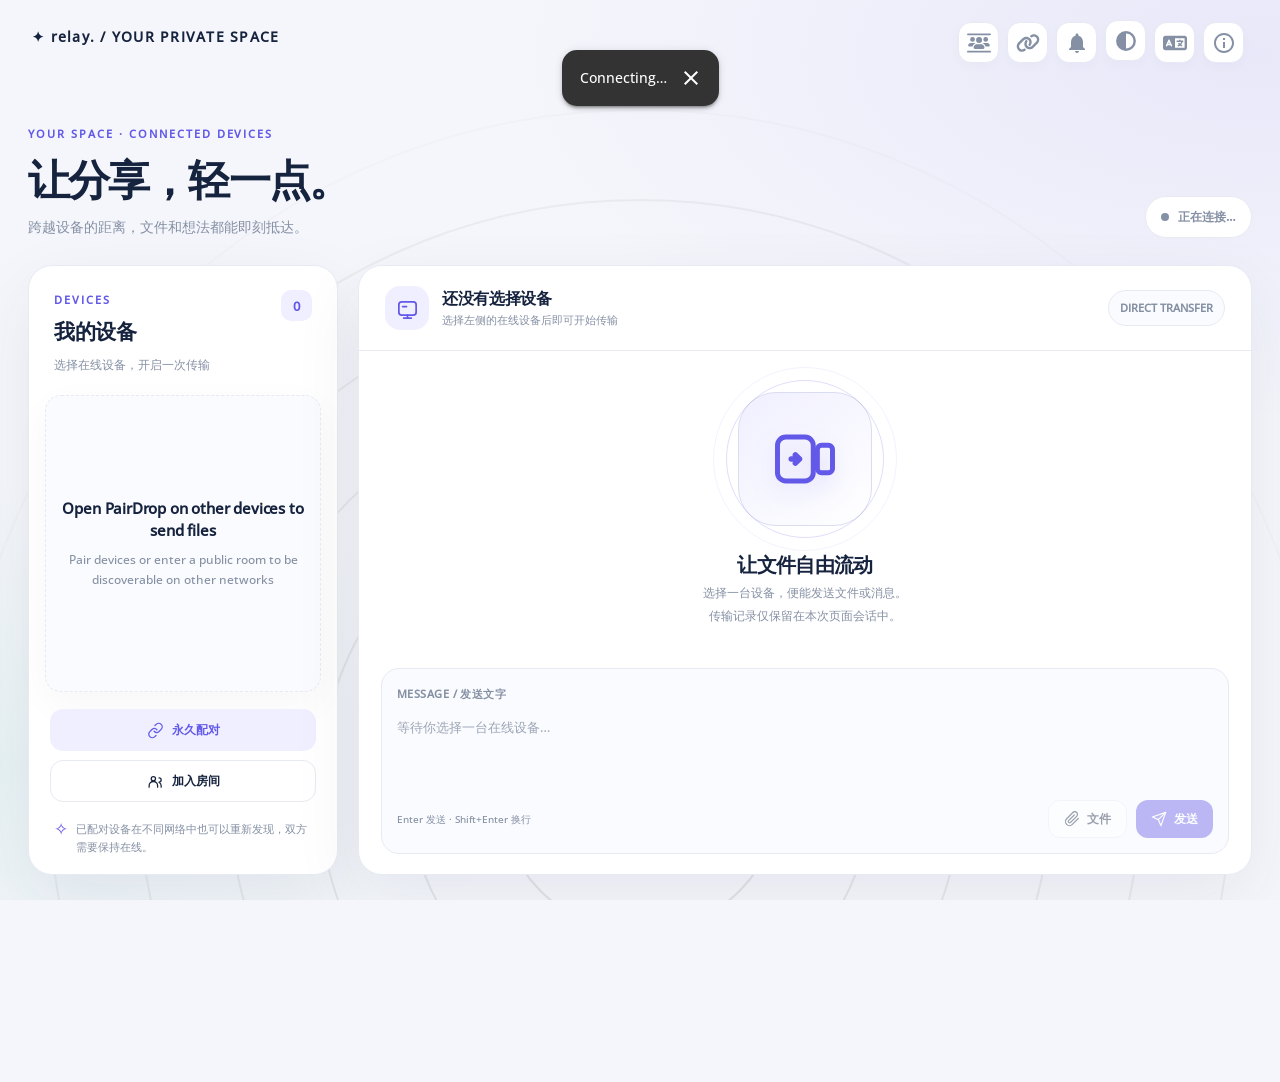
==== v2/index.html @ 6fa2e6c6 "deploy(preview): add isolated V2 transfer workspace under /v2" ====
<!DOCTYPE html>
<html lang="en">

<head>
    <meta charset="utf-8">
    <meta http-equiv="Content-Type" content="text/html; charset=utf-8">
    <!-- Web App Config -->
    <title>PairDrop | Transfer Files Cross-Platform. No Setup, No Signup.</title>
    <meta name="viewport" content="width=device-width, initial-scale=1.0">
    <meta name="theme-color" content="#3367d6">
    <meta name="color-scheme" content="dark light">
    <meta name="apple-mobile-web-app-capable" content="yes">
    <meta name="apple-mobile-web-app-status-bar-style" content="black-translucent">
    <meta name="apple-mobile-web-app-title" content="PairDrop">
    <meta name="application-name" content="PairDrop">
    <!-- Descriptions -->
    <meta name="description" content="Instantly share images, videos, PDFs, and links with people nearby. Peer2Peer and Open Source. No Setup, No Signup.">
    <meta name="keywords" content="File, Transfer, Share, Peer2Peer">
    <meta name="author" content="schlagmichdoch">
    <meta property="og:title" content="PairDrop">
    <meta property="og:type" content="article">
    <meta property="og:url" content="https://pairdrop.net/">
    <meta property="og:author" content="https://github.com/schlagmichdoch">
    <meta name="twitter:author" content="@schlagmichdoch">
    <meta name="twitter:card" content="summary_large_image">
    <meta name="twitter:description" content="Instantly share images, videos, PDFs, and links with people nearby. Peer2Peer and Open Source. No Setup, No Signup.">
    <meta name="og:description" content="Instantly share images, videos, PDFs, and links with people nearby. Peer2Peer and Open Source. No Setup, No Signup.">
    <!-- Icons -->
    <link rel="icon" sizes="96x96" href="images/favicon-96x96.png">
    <link rel="shortcut icon" href="images/favicon-96x96.png">
    <link rel="apple-touch-icon" href="images/apple-touch-icon.png">
    <link rel="apple-touch-icon-precomposed" href="images/apple-touch-icon.png">
    <meta name="msapplication-TileImage" content="images/mstile-150x150.png">
    <link rel="fluid-icon" type="image/png" href="images/android-chrome-192x192.png">
    <meta name="twitter:image" content="images/logo_transparent_512x512.png">
    <meta property="og:image" content="images/logo_transparent_512x512.png">
    <!-- Resources -->
    <link rel="preload" href="lang/en.json" as="fetch">
    <link rel="preload" href="fonts/OpenSans/static/OpenSans-Medium.ttf" as="font" type="font/ttf" crossorigin>
    <link rel="stylesheet" type="text/css" href="styles/styles-main.css">
    <link rel="stylesheet" type="text/css" href="styles/personal-transfer.css">
    <link rel="stylesheet" type="text/css" href="styles/personal-workspace.css">
    <link rel="manifest" href="manifest.json">
</head>

<body translate="no">
    <header class="row-reverse wrap opacity-0">
        <a href="#about" class="icon-button" data-i18n-key="header.about" data-i18n-attrs="title aria-label">
            <svg class="icon">
                <use xlink:href="#info-outline"></use>
            </svg>
        </a>
        <div id="language-selector" class="icon-button" data-i18n-key="header.language-selector" data-i18n-attrs="title">
            <svg class="icon">
                <use xlink:href="#icon-language-selector"></use>
            </svg>
        </div>
        <div id="theme-wrapper">
            <div id="theme-auto" class="icon-button selected" data-i18n-key="header.theme-auto" data-i18n-attrs="title">
                <svg class="icon">
                    <use xlink:href="#icon-theme-auto"></use>
                </svg>
            </div>
            <div>
                <div id="theme-light" class="icon-button" data-i18n-key="header.theme-light" data-i18n-attrs="title">
                    <svg class="icon">
                        <use xlink:href="#icon-theme-light"></use>
                    </svg>
                </div>
                <div id="theme-dark" class="icon-button" data-i18n-key="header.theme-dark" data-i18n-attrs="title">
                    <svg class="icon">
                        <use xlink:href="#icon-theme-dark"></use>
                    </svg>
                </div>
            </div>
        </div>
        <div id="notification" class="icon-button" data-i18n-key="header.notification" data-i18n-attrs="title" hidden>
            <svg class="icon">
                <use xlink:href="#notifications"></use>
            </svg>
        </div>
        <div id="install" class="icon-button" data-i18n-key="header.install" data-i18n-attrs="title" hidden>
            <svg class="icon">
                <use xlink:href="#homescreen"></use>
            </svg>
        </div>
        <div id="pair-device" class="icon-button" data-i18n-key="header.pair-device" data-i18n-attrs="title">
            <svg class="icon">
                <use xlink:href="#pair-device-icon"></use>
            </svg>
        </div>
        <div id="edit-paired-devices" class="icon-button" data-i18n-key="header.edit-paired-devices" data-i18n-attrs="title" hidden>
            <svg class="icon">
                <use xlink:href="#edit-pair-devices-icon"></use>
            </svg>
        </div>
        <div id="join-public-room" class="icon-button" data-i18n-key="header.join-public-room" data-i18n-attrs="title">
            <svg class="icon">
                <use xlink:href="#public-room-icon"></use>
            </svg>
        </div>
        <div id="expand" class="icon-button" data-i18n-key="header.expand" data-i18n-attrs="title" hidden>
            <svg class="icon">
                <use xlink:href="#caret"></use>
            </svg>
        </div>
    </header>

    <!-- Personal Workspace: presentation shell; upstream PairDrop elements keep their IDs. -->
    <div id="center" class="opacity-0">
        <div id="personal-workspace" class="personal-workspace">
            <div class="workspace-intro">
                <div>
                    <div class="workspace-overline">YOUR SPACE · CONNECTED DEVICES</div>
                    <h1>让分享，轻一点。</h1>
                    <p>跨越设备的距离，文件和想法都能即刻抵达。</p>
                </div>
                <div id="workspace-connection" class="workspace-connection" role="status">正在连接…</div>
            </div>
            <div class="workspace-grid">
                <aside class="workspace-devices" aria-label="在线设备">
                    <div class="workspace-panel-header">
                        <div>
                            <div class="workspace-eyebrow">DEVICES</div>
                            <h2>我的设备</h2>
                        </div>
                        <span id="workspace-device-count" class="workspace-count" aria-label="在线设备数量">0</span>
                    </div>
                    <p class="workspace-panel-description">选择在线设备，开启一次传输</p>
        <!-- Peers -->
        <x-peers class="center grow-5"></x-peers>
        <x-no-peers class="center grow fade-in no-animation-on-load" data-i18n-key="instructions.no-peers" data-i18n-attrs="data-drop-bg">
            <h2 data-i18n-key="instructions.no-peers-title" data-i18n-attrs="text"></h2>
            <div data-i18n-key="instructions.no-peers-subtitle" data-i18n-attrs="text"></div>
        </x-no-peers>
        <x-instructions class="grow fade-in" data-i18n-key="instructions.x-instructions" data-i18n-attrs="desktop mobile data-drop-peer data-drop-bg"></x-instructions>

                    <div class="workspace-device-actions">
                        <button id="workspace-pair-button" class="workspace-action primary-soft" type="button">
                            <svg viewBox="0 0 24 24" fill="none" stroke="currentColor" stroke-width="1.8" stroke-linecap="round" stroke-linejoin="round" aria-hidden="true"><path d="M10 13a5 5 0 0 0 7 .4l3-3a5 5 0 0 0-7.1-7.1l-1.7 1.7"/><path d="M14 11a5 5 0 0 0-7-.4l-3 3a5 5 0 0 0 7.1 7.1l1.7-1.7"/></svg>
                            永久配对
                        </button>
                        <button id="workspace-room-button" class="workspace-action" type="button">
                            <svg viewBox="0 0 24 24" fill="none" stroke="currentColor" stroke-width="1.8" stroke-linecap="round" stroke-linejoin="round" aria-hidden="true"><circle cx="9" cy="8" r="3"/><path d="M3 20v-2a6 6 0 0 1 12 0v2M17 7a3 3 0 0 1 0 6M20 20v-2a5 5 0 0 0-3-4.6"/></svg>
                            加入房间
                        </button>
                    </div>
                    <div class="workspace-footnote">
                        已配对设备在不同网络中也可以重新发现，双方需要保持在线。
                    </div>
                </aside>
                <section class="workspace-conversation" aria-label="传输会话">
                    <div class="workspace-conversation-head">
                        <div class="workspace-contact">
                            <div class="workspace-contact-icon"><svg viewBox="0 0 24 24" fill="none" stroke="currentColor" stroke-width="1.8" stroke-linecap="round" stroke-linejoin="round" aria-hidden="true"><rect x="3" y="5" width="18" height="14" rx="3"/><path d="M8 22h8M12 19v3M7 10h4"/></svg></div>
                            <div>
                                <h2 id="workspace-recipient">还没有选择设备</h2>
                                <p id="workspace-recipient-detail">选择左侧的在线设备后即可开始传输</p>
                            </div>
                        </div>
                        <div class="workspace-header-tag">DIRECT TRANSFER</div>
                    </div>
                    <div class="workspace-stage">
                        <div class="workspace-illustration"><svg viewBox="0 0 24 24" fill="none" stroke="currentColor" stroke-width="1.8" stroke-linecap="round" stroke-linejoin="round" aria-hidden="true"><rect x="2" y="4" width="13" height="16" rx="3"/><rect x="16.5" y="7" width="5.5" height="10" rx="1.5"/><path d="m7 12 3 0m-1.5-1.5L10 12l-1.5 1.5" stroke-width="2"/></svg></div>
                        <h3>让文件自由流动</h3>
                        <div id="workspace-empty-activity" class="workspace-empty-activity">
                            <p>选择一台设备，便能发送文件或消息。<br>传输记录仅保留在本次页面会话中。</p>
                        </div>
                        <div id="workspace-activity" class="workspace-activity-list" role="log" aria-label="本次传输记录" aria-live="polite"></div>
                    </div>
                    <div class="workspace-compose">
                        <label class="workspace-compose-label" for="workspace-message">MESSAGE / 发送文字</label>
                        <textarea id="workspace-message" rows="3" placeholder="等待你选择一台在线设备…" disabled></textarea>
                        <div class="workspace-compose-actions">
                            <span class="workspace-compose-hint">Enter 发送 · Shift+Enter 换行</span>
                            <div class="workspace-compose-buttons">
                                <input id="workspace-file-input" type="file" multiple hidden aria-label="选择发送的文件">
                                <button id="workspace-file-button" class="workspace-send secondary" type="button" disabled>
                                    <svg viewBox="0 0 24 24" fill="none" stroke="currentColor" stroke-width="1.8" stroke-linecap="round" stroke-linejoin="round" aria-hidden="true"><path d="m21.4 11.2-8.9 8.9a6 6 0 0 1-8.5-8.5l9.3-9.3a4 4 0 0 1 5.7 5.7l-9.3 9.3a2 2 0 0 1-2.8-2.8L15.4 6"/></svg> 文件
                                </button>
                                <button id="workspace-send-button" class="workspace-send" type="button" disabled>
                                    <svg viewBox="0 0 24 24" fill="none" stroke="currentColor" stroke-width="1.8" stroke-linecap="round" stroke-linejoin="round" aria-hidden="true"><path d="m22 2-7 20-4-9-9-4Z"/><path d="M22 2 11 13"/></svg> 发送
                                </button>
                            </div>
                        </div>
                    </div>
                </section>
            </div>
        <div class="shr-panel panel column" hidden>
            <div class="row">
                <div class="thumb center">
                    <div class="text-thumb row" hidden>
                        <svg>
                            <use xlink:href="#font"></use>
                        </svg>
                        <svg>
                            <use xlink:href="#i-cursor"></use>
                        </svg>
                    </div>
                    <div class="file-thumb" hidden>
                        <svg>
                            <use xlink:href="#file"></use>
                        </svg>
                    </div>
                    <div class="image-thumb" hidden></div>
                </div>
                <div class="share-descriptor column p-1">
                    <span class="descriptor-item"></span>
                    <span class="descriptor-other" hidden></span>
                </div>
            </div>
            <div class="center btn-row wrap">
                <div class="cancel-btn btn btn-small btn-rounded btn-dark text-white" data-i18n-key="header.cancel-share-mode" data-i18n-attrs="text"></div>
                <div class="edit-btn btn btn-small btn-rounded btn-dark text-white" data-i18n-key="header.edit-share-mode" data-i18n-attrs="text" hidden></div>
            </div>
        </div>
        <div id="websocket-fallback" class="text-center" hidden>
            <span data-i18n-key="footer.traffic" data-i18n-attrs="text"></span>
            <span data-i18n-key="footer.routed" data-i18n-attrs="text"></span>
            <span data-i18n-key="footer.webrtc" data-i18n-attrs="text"></span>
        </div>

        </div>
    </div>
    <!-- Footer -->
    <footer class="column opacity-0">
        <svg class="icon logo">
            <defs>
                <linearGradient id="primaryGradient" gradientTransform="rotate(90)">
                    <stop offset="0%" class="start-color" />
                    <stop offset="100%" class="stop-color" />
                </linearGradient>
            </defs>
            <use xlink:href="#wifi-tethering" style="fill: url(#primaryGradient);"></use>
        </svg>
        <div class="column">
            <div class="known-as-wrapper">
                <span data-i18n-key="footer.known-as" data-i18n-attrs="text"></span>
                <div id="display-name" class="badge" data-i18n-key="footer.display-name" data-i18n-attrs="data-placeholder title" autocorrect="off" autocomplete="off" autocapitalize="none" spellcheck="false" contenteditable></div>
                <svg class="icon edit-pen">
                    <use xlink:href="#edit-pen-icon"></use>
                </svg>
            </div>
            <div class="discovery-wrapper panel border row">
                <div class="row center">
                    <span data-i18n-key="footer.discovery" data-i18n-attrs="text"></span>
                </div>
                <div class="row center wrap">
                    <span class="badge badge-room-ip" data-i18n-key="footer.on-this-network" data-i18n-attrs="text title"></span>
                    <span class="badge badge-room-secret pointer" data-i18n-key="footer.paired-devices" data-i18n-attrs="text title" hidden></span>
                    <span class="badge badge-room-public-id pointer" data-i18n-key="footer.public-room-devices" data-i18n-attrs="title" hidden>in room IAIAI</span>
                </div>
            </div>
        </div>
    </footer>
    <!-- Language Select Dialog -->
    <x-dialog id="language-select-dialog">
        <x-background class="full center">
            <x-paper shadow="2">
                <div class="row center p-2">
                    <h2 class="dialog-title" data-i18n-key="dialogs.language-selector-title" data-i18n-attrs="text"></h2>
                </div>
                <div class="language-buttons p2">
                    <button class="btn fw wrap">
                        <span data-i18n-key="dialogs.system-language" data-i18n-attrs="text"></span>
                    </button>
                    <button class="btn fw wrap" value="ar">
                        <span lang="ar" dir="rtl">العربية</span>
                        <span>&nbsp;&nbsp;-&nbsp;&nbsp;</span>
                        <span>(Arabic)</span>
                    </button>
                    <button class="btn fw wrap" value="be">
                        <span lang="be">беларуская</span>
                        <span>&nbsp;&nbsp;-&nbsp;&nbsp;</span>
                        <span>(Belarusian)</span>
                    </button>
                    <button class="btn fw wrap" value="nb">
                        <span lang="nb">Bokmål</span>
                        <span>&nbsp;&nbsp;-&nbsp;&nbsp;</span>
                        <span>(Norwegian Bokmål)</span>
                    </button>
                    <button class="btn fw wrap" value="bg">
                        <span lang="bg">български</span>
                        <span>&nbsp;&nbsp;-&nbsp;&nbsp;</span>
                        <span>(Bulgarian)</span>
                    </button>
                    <button class="btn fw wrap" value="ca">
                        <span lang="ca">Català</span>
                        <span>&nbsp;&nbsp;-&nbsp;&nbsp;</span>
                        <span>(Catalan)</span>
                    </button>
                    <button class="btn fw wrap" value="cs">
                        <span lang="cs">Čeština</span>
                        <span>&nbsp;&nbsp;-&nbsp;&nbsp;</span>
                        <span>(Czech)</span>
                    </button>
                    <button class="btn fw wrap" value="da">
                        <span lang="da">Dansk</span>
                        <span>&nbsp;&nbsp;-&nbsp;&nbsp;</span>
                        <span>(Danish)</span>
                    </button>
                    <button class="btn fw wrap" value="de">
                        <span lang="de">Deutsch</span>
                        <span>&nbsp;&nbsp;-&nbsp;&nbsp;</span>
                        <span>(German)</span>
                    </button>
                    <button class="btn fw wrap" value="en">
                        <span lang="en">English</span>
                    </button>
                    <button class="btn fw wrap" value="es">
                        <span lang="es">Español</span>
                        <span>&nbsp;&nbsp;-&nbsp;&nbsp;</span>
                        <span>(Spanish)</span>
                    </button>
                    <button class="btn fw wrap" value="et">
                        <span lang="et">Eesti</span>
                        <span>&nbsp;&nbsp;-&nbsp;&nbsp;</span>
                        <span>(Estonian)</span>
                    </button>
                    <button class="btn fw wrap" value="eu">
                        <span lang="eu">Euskara</span>
                        <span>&nbsp;&nbsp;-&nbsp;&nbsp;</span>
                        <span>(Basque)</span>
                    </button>
                    <button class="btn fw wrap" value="fa">
                        <span lang="fa" dir="rtl">فارسی</span>
                        <span>&nbsp;&nbsp;-&nbsp;&nbsp;</span>
                        <span>(Persian)</span>
                    </button>
                    <button class="btn fw wrap" value="fr">
                        <span lang="fr">Français</span>
                        <span>&nbsp;&nbsp;-&nbsp;&nbsp;</span>
                        <span>(French)</span>
                    </button>
                    <button class="btn fw wrap" value="id">
                        <span lang="id">Bahasa Indonesia</span>
                        <span>&nbsp;&nbsp;-&nbsp;&nbsp;</span>
                        <span>(Indonesian)</span>
                    </button>
                    <button class="btn fw wrap" value="it">
                        <span lang="it">Italiano</span>
                        <span>&nbsp;&nbsp;-&nbsp;&nbsp;</span>
                        <span>(Italian)</span>
                    </button>
                    <button class="btn fw wrap" value="he">
                        <span lang="he" dir="rtl">עִבְרִית</span>
                        <span>&nbsp;&nbsp;-&nbsp;&nbsp;</span>
                        <span>(Hebrew)</span>
                    </button>
                    <button class="btn fw wrap" value="kn">
                        <span lang="kn">ಕನ್ನಡ</span>
                        <span>&nbsp;&nbsp;-&nbsp;&nbsp;</span>
                        <span>(Kannada)</span>
                    </button>
                    <button class="btn fw wrap" value="hu">
                        <span lang="hu">Magyar</span>
                        <span>&nbsp;&nbsp;-&nbsp;&nbsp;</span>
                        <span>(Hungarian)</span>
                    </button>
                    <button class="btn fw wrap" value="nl">
                        <span lang="nl">Nederlands</span>
                        <span>&nbsp;&nbsp;-&nbsp;&nbsp;</span>
                        <span>(Dutch)</span>
                    </button>
                    <button class="btn fw wrap" value="nn">
                        <span lang="nn">Norsk</span>
                        <span>&nbsp;&nbsp;-&nbsp;&nbsp;</span>
                        <span>(Norwegian Nynorsk)</span>
                    </button>
                    <button class="btn fw wrap" value="pl">
                        <span lang="pl">Polski</span>
                        <span>&nbsp;&nbsp;-&nbsp;&nbsp;</span>
                        <span>(Polish)</span>
                    </button>
                    <button class="btn fw wrap" value="pt-BR">
                        <span lang="pt-BR">Português do Brasil</span>
                        <span>&nbsp;&nbsp;-&nbsp;&nbsp;</span>
                        <span>(Brazilian Portuguese)</span>
                    </button>
                    <button class="btn fw wrap" value="ro">
                        <span lang="ro">Română</span>
                        <span>&nbsp;&nbsp;-&nbsp;&nbsp;</span>
                        <span>(Romanian)</span>
                    </button>
                    <button class="btn fw wrap" value="ru">
                        <span lang="ru">Русский язык</span>
                        <span>&nbsp;&nbsp;-&nbsp;&nbsp;</span>
                        <span>(Russian)</span>
                    </button>
                    <button class="btn fw wrap" value="sk">
                        <span lang="sk">Slovenčina</span>
                        <span>&nbsp;&nbsp;-&nbsp;&nbsp;</span>
                        <span>(Slovak)</span>
                    </button>
                    <button class="btn fw wrap" value="ta">
                        <span lang="ta">தமிழ்</span>
                        <span>&nbsp;&nbsp;-&nbsp;&nbsp;</span>
                        <span>(Tamil)</span>
                    </button>
                    <button class="btn fw wrap" value="tr">
                        <span lang="tr">Türkçe</span>
                        <span>&nbsp;&nbsp;-&nbsp;&nbsp;</span>
                        <span>(Turkish)</span>
                    </button>
                    <button class="btn fw wrap" value="uk">
                        <span lang="uk">Українська</span>
                        <span>&nbsp;&nbsp;-&nbsp;&nbsp;</span>
                        <span>(Ukrainian)</span>
                    </button>
                    <button class="btn fw wrap" value="zh-CN">
                        <span lang="zh-CN">汉语</span>
                        <span>&nbsp;&nbsp;-&nbsp;&nbsp;</span>
                        <span>(Simplified Chinese)</span>
                    </button>
                    <button class="btn fw wrap" value="zh-HK">
                        <span lang="zh-HK">中文</span>
                        <span>&nbsp;&nbsp;-&nbsp;&nbsp;</span>
                        <span>(Hant Script)</span>
                    </button>
                    <button class="btn fw wrap" value="zh-TW">
                        <span lang="zh-TW">漢語</span>
                        <span>&nbsp;&nbsp;-&nbsp;&nbsp;</span>
                        <span>(Traditional Chinese)</span>
                    </button>
                    <button class="btn fw wrap" value="ja">
                        <span lang="ja">日本語</span>
                        <span>&nbsp;&nbsp;-&nbsp;&nbsp;</span>
                        <span>(Japanese)</span>
                    </button>
                    <button class="btn fw wrap" value="ko">
                        <span lang="ko">한국어</span>
                        <span>&nbsp;&nbsp;-&nbsp;&nbsp;</span>
                        <span>(Korean)</span>
                    </button>
                </div>
                <div class="center row-reverse btn-row wrap">
                    <button class="btn btn-rounded btn-grey" type="button" data-i18n-key="dialogs.close" data-i18n-attrs="text" close></button>
                </div>
            </x-paper>
        </x-background>
    </x-dialog>
    <!-- Pair Device Dialog -->
    <x-dialog id="pair-device-dialog">
        <form action="#">
            <x-background class="full center text-center">
                <x-paper shadow="2">
                    <div class="row center p-2">
                        <h2 class="dialog-title" data-i18n-key="dialogs.pair-devices-title" data-i18n-attrs="text"></h2>
                    </div>
                    <div class="row center p-2">
                        <div class="column">
                            <div class="center key-qr-code pointer" data-i18n-key="dialogs.pair-devices-qr-code" data-i18n-attrs="title"></div>
                            <h1 class="center key" dir="ltr">000 000</h1>
                            <p class="center text-center key-instructions">
                                <span class="font-subheading" data-i18n-key="dialogs.input-key-on-this-device" data-i18n-attrs="text"></span>
                                <span class="font-subheading" data-i18n-key="dialogs.scan-qr-code" data-i18n-attrs="text"></span>
                            </p>
                        </div>
                    </div>
                    <div class="hr-note">
                        <hr>
                        <div>
                            <span data-i18n-key="dialogs.hr-or" data-i18n-attrs="text"></span>
                        </div>
                    </div>
                    <div class="row center p-2">
                        <div class="column fw">
                            <div class="input-key-container six-chars" dir="ltr">
                                <input type="tel" class="textarea center" aria-label="pair-key-char-1" maxlength="1" autocorrect="off" autocomplete="off" autocapitalize="none" spellcheck="false" autofocus contenteditable placeholder disabled>
                                <input type="tel" class="textarea center" aria-label="pair-key-char-2" maxlength="1" autocorrect="off" autocomplete="off" autocapitalize="none" spellcheck="false" contenteditable placeholder disabled>
                                <input type="tel" class="textarea center" aria-label="pair-key-char-3" maxlength="1" autocorrect="off" autocomplete="off" autocapitalize="none" spellcheck="false" contenteditable placeholder disabled>
                                <input type="tel" class="textarea center" aria-label="pair-key-char-4" maxlength="1" autocorrect="off" autocomplete="off" autocapitalize="none" spellcheck="false" contenteditable placeholder disabled>
                                <input type="tel" class="textarea center" aria-label="pair-key-char-5" maxlength="1" autocorrect="off" autocomplete="off" autocapitalize="none" spellcheck="false" contenteditable placeholder disabled>
                                <input type="tel" class="textarea center" aria-label="pair-key-char-6" maxlength="1" autocorrect="off" autocomplete="off" autocapitalize="none" spellcheck="false" contenteditable placeholder disabled>
                            </div>
                            <p class="font-subheading center text-center" data-i18n-key="dialogs.enter-key-from-another-device" data-i18n-attrs="text"></p>
                        </div>
                    </div>
                    <div class="btn-row row-reverse wrap">
                        <button class="btn btn-rounded btn-grey" type="submit" data-i18n-key="dialogs.pair" data-i18n-attrs="text" disabled></button>
                        <button class="btn btn-rounded btn-grey" type="button" data-i18n-key="dialogs.cancel" data-i18n-attrs="text" close></button>
                    </div>
                </x-paper>
            </x-background>
        </form>
    </x-dialog>
    <!-- Edit Paired Devices Dialog -->
    <x-dialog id="edit-paired-devices-dialog">
        <form action="#">
            <x-background class="full center text-center">
                <x-paper shadow="2">
                    <div class="row center p-2">
                        <h2 class="dialog-title" data-i18n-key="dialogs.edit-paired-devices-title" data-i18n-attrs="text"></h2>
                    </div>
                    <div class="paired-devices-wrapper" data-i18n-key="dialogs.paired-devices-wrapper" data-i18n-attrs="data-empty"></div>
                    <div class="row center p-2">
                        <div class="font-subheading">
                            <span data-i18n-key="dialogs.auto-accept-instructions-1" data-i18n-attrs="text"></span>
                            <u data-i18n-key="dialogs.auto-accept" data-i18n-attrs="text"></u>
                            <span data-i18n-key="dialogs.auto-accept-instructions-2" data-i18n-attrs="text"></span>
                        </div>
                    </div>
                    <div class="center row-reverse btn-row wrap">
                        <button class="btn btn-rounded btn-grey" type="button" data-i18n-key="dialogs.close" data-i18n-attrs="text" close></button>
                    </div>
                </x-paper>
            </x-background>
        </form>
    </x-dialog>
    <!-- Public Room Dialog -->
    <x-dialog id="public-room-dialog">
        <form action="#">
            <x-background class="full center text-center">
                <x-paper shadow="2">
                    <div class="row center p-2">
                        <h2 class="dialog-title" data-i18n-key="dialogs.temporary-public-room-title" data-i18n-attrs="text"></h2>
                    </div>
                    <div class="row center p-2">
                        <div class="column">
                            <div class="center key-qr-code pointer" data-i18n-key="dialogs.public-room-qr-code" data-i18n-attrs="title"></div>
                            <h1 class="center key" dir="ltr"></h1>
                            <p class="center text-center key-instructions">
                                <span class="font-subheading" data-i18n-key="dialogs.input-room-id-on-another-device" data-i18n-attrs="text"></span>
                                <span class="font-subheading" data-i18n-key="dialogs.scan-qr-code" data-i18n-attrs="text"></span>
                            </p>
                        </div>
                    </div>
                    <div class="hr-note">
                        <hr>
                        <div>
                            <span data-i18n-key="dialogs.hr-or" data-i18n-attrs="text"></span>
                        </div>
                    </div>
                    <div class="row center p-2">
                        <div class="column fw">
                            <div class="input-key-container" dir="ltr">
                                <input type="text" class="textarea center" aria-label="room-id-char-1" maxlength="1" autocorrect="off" autocomplete="off" autocapitalize="none" spellcheck="false" autofocus contenteditable placeholder disabled>
                                <input type="text" class="textarea center" aria-label="room-id-char-2" maxlength="1" autocorrect="off" autocomplete="off" autocapitalize="none" spellcheck="false" contenteditable placeholder disabled>
                                <input type="text" class="textarea center" aria-label="room-id-char-3" maxlength="1" autocorrect="off" autocomplete="off" autocapitalize="none" spellcheck="false" contenteditable placeholder disabled>
                                <input type="text" class="textarea center" aria-label="room-id-char-4" maxlength="1" autocorrect="off" autocomplete="off" autocapitalize="none" spellcheck="false" contenteditable placeholder disabled>
                                <input type="text" class="textarea center" aria-label="room-id-char-5" maxlength="1" autocorrect="off" autocomplete="off" autocapitalize="none" spellcheck="false" contenteditable placeholder disabled>
                            </div>
                            <p class="font-subheading center text-center" data-i18n-key="dialogs.enter-room-id-from-another-device" data-i18n-attrs="text"></p>
                        </div>
                    </div>
                    <div class="center row-reverse btn-row wrap">
                        <div class="row-reverse wrap grow-2">
                            <button class="btn btn-rounded btn-grey" type="submit" data-i18n-key="dialogs.join" data-i18n-attrs="text" disabled></button>
                            <button class="btn btn-rounded btn-grey leave-room" type="button" data-i18n-key="dialogs.leave" data-i18n-attrs="text"></button>
                        </div>
                        <button class="btn btn-rounded btn-grey" type="button" data-i18n-key="dialogs.close" data-i18n-attrs="text" close></button>
                    </div>
                </x-paper>
            </x-background>
        </form>
    </x-dialog>
    <!-- Receive Request Dialog -->
    <x-dialog id="receive-request-dialog">
        <x-background class="full center">
            <x-paper shadow="2">
                <div class="row center p-2">
                    <h2 class="dialog-title"></h2>
                </div>
                <div class="row center p-2">
                    <div class="column center file-description">
                        <div>
                            <span class="display-name badge"></span>
                            <span data-i18n-key="dialogs.would-like-to-share" data-i18n-attrs="text"></span>
                        </div>
                        <div class="row file-name">
                            <span class="file-stem"></span>
                            <span class="file-extension"></span>
                        </div>
                        <div class="row file-other">
                        </div>
                        <div class="row font-body2 file-size"></div>
                    </div>
                </div>
                <div class="center file-preview"></div>
                <div class="row-reverse center btn-row wrap">
                    <button id="accept-request" class="btn btn-rounded btn-grey" title="ENTER" data-i18n-key="dialogs.accept" data-i18n-attrs="text" autofocus disabled></button>
                    <button id="decline-request" class="btn btn-rounded btn-grey" title="ESCAPE" data-i18n-key="dialogs.decline" data-i18n-attrs="text"></button>
                </div>
            </x-paper>
        </x-background>
    </x-dialog>
    <!-- Receive File Dialog -->
    <x-dialog id="receive-file-dialog">
        <x-background class="full center">
            <x-paper shadow="2">
                <div class="row center p-2">
                    <h2 class="dialog-title"></h2>
                </div>
                <div class="row center p-2">
                    <div class="column center file-description">
                        <div>
                            <span class="display-name badge"></span>
                            <span data-i18n-key="dialogs.has-sent" data-i18n-attrs="text"></span>
                        </div>
                        <div class="row file-name">
                            <span class="file-stem"></span>
                            <span class="file-extension"></span>
                        </div>
                        <div class="row file-other">
                        </div>
                        <div class="row font-body2 file-size"></div>
                    </div>
                </div>
                <div class="center file-preview"></div>
                <div class="row-reverse center btn-row wrap">
                    <button id="share-btn" class="btn btn-rounded btn-grey" data-i18n-key="dialogs.share" data-i18n-attrs="text" hidden></button>
                    <button id="download-btn" class="btn btn-rounded btn-grey" data-i18n-key="dialogs.download" data-i18n-attrs="text" autofocus disabled></button>
                    <button class="btn btn-rounded btn-grey" data-i18n-key="dialogs.close" data-i18n-attrs="text" close></button>
                </div>
            </x-paper>
        </x-background>
    </x-dialog>
    <!-- Send Text Dialog -->
    <x-dialog id="send-text-dialog">
        <form action="#">
            <x-background class="full center">
                <x-paper shadow="2">
                    <div class="row center p-2">
                        <h2 class="dialog-title" data-i18n-key="dialogs.send-message-title" data-i18n-attrs="text"></h2>
                    </div>
                    <div class="row center p-2 display-name-wrapper">
                        <div class="column">
                            <div class="text-center">
                                <span data-i18n-key="dialogs.send-message-to" data-i18n-attrs="text"></span>
                                <span class="display-name badge"></span>
                            </div>
                        </div>
                    </div>
                    <div class="row p-2">
                        <div class="column fw">
                            <div class="fw textarea" role="textbox" data-i18n-key="dialogs.message" data-i18n-attrs="title placeholder" autofocus contenteditable></div>
                        </div>
                    </div>
                    <div class="btn-row row-reverse wrap">
                        <button class="btn btn-rounded btn-grey" type="submit" title="CTRL/⌘ + ENTER" data-i18n-key="dialogs.send" data-i18n-attrs="text" disabled></button>
                        <button class="btn btn-rounded btn-grey" type="button" title="ESCAPE" data-i18n-key="dialogs.cancel" data-i18n-attrs="text" close></button>
                    </div>
                </x-paper>
            </x-background>
        </form>
    </x-dialog>
    <!-- Receive Text Dialog -->
    <x-dialog id="receive-text-dialog">
        <x-background class="full center">
            <x-paper shadow="2">
                <div class="row center p-2">
                    <h2 class="dialog-title" class="text-center" data-i18n-key="dialogs.receive-text-title" data-i18n-attrs="text"></h2>
                </div>
                <div class="row center p-2 display-name-wrapper">
                    <div class="text-center">
                        <span class="display-name badge"></span>
                        <span data-i18n-key="dialogs.has-sent" data-i18n-attrs="text"></span>
                    </div>
                </div>
                <div class="row center p-2">
                    <div class="column fw">
                        <div id="text" class="textarea"></div>
                    </div>
                </div>
                <div class="row-reverse center btn-row wrap">
                    <button id="copy" class="btn btn-rounded btn-grey" title="CTRL/⌘ + C" data-i18n-key="dialogs.copy" data-i18n-attrs="text"></button>
                    <button id="close" class="btn btn-rounded btn-grey" title="ESCAPE" data-i18n-key="dialogs.close" data-i18n-attrs="text"></button>
                </div>
            </x-paper>
        </x-background>
    </x-dialog>
    <!-- Share Text Dialog -->
    <x-dialog id="share-text-dialog">
        <x-background class="full center">
            <x-paper shadow="2">
                <div class="row center p-2">
                    <h2 class="dialog-title" data-i18n-key="dialogs.share-text-title" data-i18n-attrs="text"></h2>
                </div>
                <div class="row center p-2 pb-0">
                    <div class="column">
                        <div class="text-center">
                            <span data-i18n-key="dialogs.share-text-subtitle" data-i18n-attrs="text"></span>
                        </div>
                    </div>
                </div>
                <div class="row p-2">
                    <div class="column fw">
                        <div class="fw textarea" role="textbox" data-i18n-key="dialogs.message" data-i18n-attrs="title placeholder" contenteditable></div>
                    </div>
                </div>
                <div class="row p-2 center">
                    <span class="mx-1" data-i18n-key="dialogs.share-text-checkbox" data-i18n-attrs="text"></span>
                    <label class="pointer switch mx-1">
                        <input type="checkbox">
                        <div class="slider round"></div>
                    </label>
                </div>
                <div class="btn-row row-reverse wrap">
                    <button class="btn btn-rounded btn-grey" type="submit" title="CTRL/⌘ + ENTER" data-i18n-key="dialogs.approve" data-i18n-attrs="text" autofocus disabled></button>
                </div>
            </x-paper>
        </x-background>
    </x-dialog>
    <!-- base64 Paste Dialog -->
    <x-dialog id="base64-paste-dialog">
        <x-background class="full center">
            <x-paper shadow="2">
                <div class="row center p-2">
                    <h2 class="dialog-title"></h2>
                </div>
                <div class="row p-2">
                    <button class="btn btn-rounded btn-grey center" id="base64-paste-btn" title="Paste"></button>
                    <div class="textarea" title="CMD/⌘ + V" contenteditable hidden></div>
                </div>
                <div class="row-reverse center btn-row wrap">
                    <button class="btn btn-rounded btn-grey" data-i18n-key="dialogs.close" data-i18n-attrs="text" close></button>
                </div>
            </x-paper>
        </x-background>
    </x-dialog>
    <!-- Toast -->
    <div class="toast-container full center">
        <x-toast id="toast" shadow="1">
            <span class="center text-center"></span>
            <div class="icon-button" data-i18n-key="dialogs.close-toast" data-i18n-attrs="title">
                <svg class="icon">
                    <use xlink:href="#close-icon"></use>
                </svg>
            </div>
        </x-toast>
    </div>
    <!-- About Page -->
    <x-about id="about" class="full center column">
        <header class="row-reverse">
            <a href="#" class="close icon-button" data-i18n-key="about.close-about" data-i18n-attrs="aria-label">
                <svg class="icon">
                    <use xlink:href="#close-icon"></use>
                </svg>
            </a>
        </header>
        <section class="center column">
            <svg class="icon logo">
                <use xlink:href="#wifi-tethering"></use>
            </svg>
            <div class="title-wrapper" dir="ltr">
                <h1>PairDrop</h1>
                <div class="font-subheading">v1.11.2</div>
            </div>
            <div class="font-subheading" data-i18n-key="about.claim" data-i18n-attrs="text"></div>
            <div class="row">
                <a class="icon-button" target="_blank" href="https://github.com/schlagmichdoch/pairdrop" rel="noreferrer" data-i18n-key="about.github" data-i18n-attrs="title">
                    <svg class="icon">
                        <use xlink:href="#github"></use>
                    </svg>
                </a>
                <a class="icon-button" id="donation-btn" target="_blank" href="https://www.buymeacoffee.com/pairdrop" rel="noreferrer" data-i18n-key="about.buy-me-a-coffee" data-i18n-attrs="title">
                    <svg class="icon">
                        <use xlink:href="#donation"></use>
                    </svg>
                </a>
                <a class="icon-button" id="x-twitter-btn" target="_blank" href="https://x.com/intent/tweet?text=https%3A%2F%2Fpairdrop.net%20by%20https%3A%2F%2Fgithub.com%2Fschlagmichdoch%2F&amp;" rel="noreferrer" data-i18n-key="about.tweet" data-i18n-attrs="title">
                    <svg class="icon">
                        <use xlink:href="#x-twitter"></use>
                    </svg>
                </a>
                <a class="icon-button" id="mastodon-btn" target="_blank" rel="noreferrer" data-i18n-key="about.mastodon" data-i18n-attrs="title" hidden>
                    <svg class="icon">
                        <use xlink:href="#mastodon"></use>
                    </svg>
                </a>
                <a class="icon-button" id="bluesky-btn" target="_blank" rel="noreferrer" data-i18n-key="about.bluesky" data-i18n-attrs="title" hidden>
                    <svg class="icon">
                        <use xlink:href="#bluesky"></use>
                    </svg>
                </a>
                <a class="icon-button" id="custom-btn" target="_blank" rel="noreferrer" data-i18n-key="about.custom" data-i18n-attrs="title" hidden>
                    <svg class="icon">
                        <use xlink:href="#custom"></use>
                    </svg>
                </a>
                <a class="icon-button" id="privacypolicy-btn" target="_blank" rel="noreferrer" data-i18n-key="about.privacypolicy" data-i18n-attrs="title" hidden>
                    <svg class="icon">
                        <use xlink:href="#privacypolicy"></use>
                    </svg>
                </a>
                <a class="icon-button" target="_blank" href="https://github.com/schlagmichdoch/pairdrop/blob/master/docs/faq.md" rel="noreferrer" data-i18n-key="about.faq" data-i18n-attrs="title">
                    <svg class="icon">
                        <use xlink:href="#help-outline"></use>
                    </svg>
                </a>
            </div>
        </section>
        <x-background></x-background>
    </x-about>
    <canvas class="circles opacity-0"></canvas>
    <!-- SVG Icon Library -->
    <svg style="display: none;">
        <symbol id="wifi-tethering" viewBox="0 0 24 24">
            <path d="M12 11c-1.1 0-2 .9-2 2s.9 2 2 2 2-.9 2-2-.9-2-2-2zm6 2c0-3.31-2.69-6-6-6s-6 2.69-6 6c0 2.22 1.21 4.15 3 5.19l1-1.74c-1.19-.7-2-1.97-2-3.45 0-2.21 1.79-4 4-4s4 1.79 4 4c0 1.48-.81 2.75-2 3.45l1 1.74c1.79-1.04 3-2.97 3-5.19zM12 3C6.48 3 2 7.48 2 13c0 3.7 2.01 6.92 4.99 8.65l1-1.73C5.61 18.53 4 15.96 4 13c0-4.42 3.58-8 8-8s8 3.58 8 8c0 2.96-1.61 5.53-4 6.92l1 1.73c2.99-1.73 5-4.95 5-8.65 0-5.52-4.48-10-10-10z"></path>
        </symbol>
        <symbol id="desktop-mac" viewBox="0 0 24 24">
            <path d="M21 2H3c-1.1 0-2 .9-2 2v12c0 1.1.9 2 2 2h7l-2 3v1h8v-1l-2-3h7c1.1 0 2-.9 2-2V4c0-1.1-.9-2-2-2zm0 12H3V4h18v10z"></path>
        </symbol>
        <symbol id="phone-iphone" viewBox="0 0 24 24">
            <path d="M15.5 1h-8C6.12 1 5 2.12 5 3.5v17C5 21.88 6.12 23 7.5 23h8c1.38 0 2.5-1.12 2.5-2.5v-17C18 2.12 16.88 1 15.5 1zm-4 21c-.83 0-1.5-.67-1.5-1.5s.67-1.5 1.5-1.5 1.5.67 1.5 1.5-.67 1.5-1.5 1.5zm4.5-4H7V4h9v14z"></path>
        </symbol>
        <symbol id="tablet-mac" viewBox="0 0 24 24">
            <path d="M18.5 0h-14C3.12 0 2 1.12 2 2.5v19C2 22.88 3.12 24 4.5 24h14c1.38 0 2.5-1.12 2.5-2.5v-19C21 1.12 19.88 0 18.5 0zm-7 23c-.83 0-1.5-.67-1.5-1.5s.67-1.5 1.5-1.5 1.5.67 1.5 1.5-.67 1.5-1.5 1.5zm7.5-4H4V3h15v16z"></path>
        </symbol>
        <symbol id="info-outline" viewBox="0 0 24 24">
            <path d="M11 17h2v-6h-2v6zm1-15C6.48 2 2 6.48 2 12s4.48 10 10 10 10-4.48 10-10S17.52 2 12 2zm0 18c-4.41 0-8-3.59-8-8s3.59-8 8-8 8 3.59 8 8-3.59 8-8 8zM11 9h2V7h-2v2z"></path>
        </symbol>
        <symbol id="close-icon" viewBox="0 0 24 24">
            <path d="M19 6.41L17.59 5 12 10.59 6.41 5 5 6.41 10.59 12 5 17.59 6.41 19 12 13.41 17.59 19 19 17.59 13.41 12z"></path>
        </symbol>
        <symbol id="help-outline" viewBox="0 0 24 24">
            <path d="M11 18h2v-2h-2v2zm1-16C6.48 2 2 6.48 2 12s4.48 10 10 10 10-4.48 10-10S17.52 2 12 2zm0 18c-4.41 0-8-3.59-8-8s3.59-8 8-8 8 3.59 8 8-3.59 8-8 8zm0-14c-2.21 0-4 1.79-4 4h2c0-1.1.9-2 2-2s2 .9 2 2c0 2-3 1.75-3 5h2c0-2.25 3-2.5 3-5 0-2.21-1.79-4-4-4z"></path>
        </symbol>
        <symbol id="x-twitter">
            <path d="M17.996,2.219l3.265,0l-7.13,8.148l8.388,11.088l-6.566,0l-5.147,-6.723l-5.882,6.723l-3.269,0l7.625,-8.716l-8.041,-10.52l6.733,0l4.647,6.146l5.377,-6.146Zm-1.146,17.285l1.808,-0l-11.671,-15.435l-1.942,0l11.805,15.435Z"></path>
        </symbol>
        <symbol id="github">
            <path d="M12 .297c-6.63 0-12 5.373-12 12 0 5.303 3.438 9.8 8.205 11.385.6.113.82-.258.82-.577 0-.285-.01-1.04-.015-2.04-3.338.724-4.042-1.61-4.042-1.61C4.422 18.07 3.633 17.7 3.633 17.7c-1.087-.744.084-.729.084-.729 1.205.084 1.838 1.236 1.838 1.236 1.07 1.835 2.809 1.305 3.495.998.108-.776.417-1.305.76-1.605-2.665-.3-5.466-1.332-5.466-5.93 0-1.31.465-2.38 1.235-3.22-.135-.303-.54-1.523.105-3.176 0 0 1.005-.322 3.3 1.23.96-.267 1.98-.399 3-.405 1.02.006 2.04.138 3 .405 2.28-1.552 3.285-1.23 3.285-1.23.645 1.653.24 2.873.12 3.176.765.84 1.23 1.91 1.23 3.22 0 4.61-2.805 5.625-5.475 5.92.42.36.81 1.096.81 2.22 0 1.606-.015 2.896-.015 3.286 0 .315.21.69.825.57C20.565 22.092 24 17.592 24 12.297c0-6.627-5.373-12-12-12"></path>
        </symbol>
        <symbol id="notifications">
            <path d="M12 22c1.1 0 2-.9 2-2h-4c0 1.1.89 2 2 2zm6-6v-5c0-3.07-1.64-5.64-4.5-6.32V4c0-.83-.67-1.5-1.5-1.5s-1.5.67-1.5 1.5v.68C7.63 5.36 6 7.92 6 11v5l-2 2v1h16v-1l-2-2z"></path>
        </symbol>
        <symbol id="homescreen">
            <path fill="none" d="M0 0h24v24H0V0z"></path>
            <path d="M18 1.01L8 1c-1.1 0-2 .9-2 2v3h2V5h10v14H8v-1H6v3c0 1.1.9 2 2 2h10c1.1 0 2-.9 2-2V3c0-1.1-.9-1.99-2-1.99zM10 15h2V8H5v2h3.59L3 15.59 4.41 17 10 11.41z"></path>
            <path fill="none" d="M0 0h24v24H0V0z"></path>
        </symbol>
        <symbol id="donation">
            <path d="M0 0h24v24H0z" fill="none"></path>
            <path d="M12 2C6.48 2 2 6.48 2 12s4.48 10 10 10 10-4.48 10-10S17.52 2 12 2zm1.41 16.09V20h-2.67v-1.93c-1.71-.36-3.16-1.46-3.27-3.4h1.96c.1 1.05.82 1.87 2.65 1.87 1.96 0 2.4-.98 2.4-1.59 0-.83-.44-1.61-2.67-2.14-2.48-.6-4.18-1.62-4.18-3.67 0-1.72 1.39-2.84 3.11-3.21V4h2.67v1.95c1.86.45 2.79 1.86 2.85 3.39H14.3c-.05-1.11-.64-1.87-2.22-1.87-1.5 0-2.4.68-2.4 1.64 0 .84.65 1.39 2.67 1.91s4.18 1.39 4.18 3.91c-.01 1.83-1.38 2.83-3.12 3.16z"></path>
        </symbol>
        <symbol id="icon-theme-auto" viewBox="-54 -54 620 620">
            <!--! Font Awesome Pro 6.4.0 by @fontawesome - https://fontawesome.com License - https://fontawesome.com/license (Commercial License) Copyright 2023 Fonticons, Inc. -->
            <path d="M448 256c0-106-86-192-192-192V448c106 0 192-86 192-192zM0 256a256 256 0 1 1 512 0A256 256 0 1 1 0 256z"></path>
        </symbol>
        <symbol id="icon-theme-light" viewBox="-54 -54 620 620">
            <!--! Font Awesome Pro 6.4.0 by @fontawesome - https://fontawesome.com License - https://fontawesome.com/license (Commercial License) Copyright 2023 Fonticons, Inc. -->
            <path d="M361.5 1.2c5 2.1 8.6 6.6 9.6 11.9L391 121l107.9 19.8c5.3 1 9.8 4.6 11.9 9.6s1.5 10.7-1.6 15.2L446.9 256l62.3 90.3c3.1 4.5 3.7 10.2 1.6 15.2s-6.6 8.6-11.9 9.6L391 391 371.1 498.9c-1 5.3-4.6 9.8-9.6 11.9s-10.7 1.5-15.2-1.6L256 446.9l-90.3 62.3c-4.5 3.1-10.2 3.7-15.2 1.6s-8.6-6.6-9.6-11.9L121 391 13.1 371.1c-5.3-1-9.8-4.6-11.9-9.6s-1.5-10.7 1.6-15.2L65.1 256 2.8 165.7c-3.1-4.5-3.7-10.2-1.6-15.2s6.6-8.6 11.9-9.6L121 121 140.9 13.1c1-5.3 4.6-9.8 9.6-11.9s10.7-1.5 15.2 1.6L256 65.1 346.3 2.8c4.5-3.1 10.2-3.7 15.2-1.6zM160 256a96 96 0 1 1 192 0 96 96 0 1 1 -192 0zm224 0a128 128 0 1 0 -256 0 128 128 0 1 0 256 0z"></path>
        </symbol>
        <symbol id="icon-theme-dark" viewBox="0 0 24 24">
            <rect fill="none" height="24" width="24"></rect><path d="M12,3c-4.97,0-9,4.03-9,9s4.03,9,9,9s9-4.03,9-9c0-0.46-0.04-0.92-0.1-1.36c-0.98,1.37-2.58,2.26-4.4,2.26 c-2.98,0-5.4-2.42-5.4-5.4c0-1.81,0.89-3.42,2.26-4.4C12.92,3.04,12.46,3,12,3L12,3z"></path>
        </symbol>
        <symbol id="pair-device-icon" viewBox="0 0 640 512">
            <!--! Font Awesome Pro 6.2.1 by @fontawesome - https://fontawesome.com License - https://fontawesome.com/license (Commercial License) Copyright 2022 Fonticons, Inc. -->
            <path d="M579.8 267.7c56.5-56.5 56.5-148 0-204.5c-50-50-128.8-56.5-186.3-15.4l-1.6 1.1c-14.4 10.3-17.7 30.3-7.4 44.6s30.3 17.7 44.6 7.4l1.6-1.1c32.1-22.9 76-19.3 103.8 8.6c31.5 31.5 31.5 82.5 0 114L422.3 334.8c-31.5 31.5-82.5 31.5-114 0c-27.9-27.9-31.5-71.8-8.6-103.8l1.1-1.6c10.3-14.4 6.9-34.4-7.4-44.6s-34.4-6.9-44.6 7.4l-1.1 1.6C206.5 251.2 213 330 263 380c56.5 56.5 148 56.5 204.5 0L579.8 267.7zM60.2 244.3c-56.5 56.5-56.5 148 0 204.5c50 50 128.8 56.5 186.3 15.4l1.6-1.1c14.4-10.3 17.7-30.3 7.4-44.6s-30.3-17.7-44.6-7.4l-1.6 1.1c-32.1 22.9-76 19.3-103.8-8.6C74 372 74 321 105.5 289.5L217.7 177.2c31.5-31.5 82.5-31.5 114 0c27.9 27.9 31.5 71.8 8.6 103.9l-1.1 1.6c-10.3 14.4-6.9 34.4 7.4 44.6s34.4 6.9 44.6-7.4l1.1-1.6C433.5 260.8 427 182 377 132c-56.5-56.5-148-56.5-204.5 0L60.2 244.3z"></path>
        </symbol>
        <symbol id="edit-pair-devices-icon" viewBox="-159 25 640 512">
            <!--! Font Awesome Pro 6.4.0 by @fontawesome - https://fontawesome.com License - https://fontawesome.com/license (Commercial License) Copyright 2023 Fonticons, Inc. -->
            <!--! edited by @schlagmichdoch -->
            <path d="M218,155.4c-56.5-56.5-148-56.5-204.5,0L-98.8,267.7c-56.5,56.5-56.5,148,0,204.5c50,50,128.8,56.5,186.3,15.4l1.6-1.1 c14.4-10.3,17.7-30.3,7.4-44.6s-30.3-17.7-44.6-7.4l-1.6,1.1c-32.1,22.9-76,19.3-103.8-8.6c-31.5-31.6-31.5-82.6,0-114.1L58.7,200.6 c31.5-31.5,82.5-31.5,114,0c15.8,15.8,23.8,36.7,23.6,57.6c7.9-8.3,18.9-13,30.6-13c4.5,0,8.9,0.7,13.2,2l17.4,5.5 c0.9-0.5,1.8-1,2.7-1.5C258.7,216.2,244.4,181.8,218,155.4z M420.8,86.6c-50-50-128.8-56.5-186.3-15.4l-1.6,1.1 c-14.4,10.3-17.7,30.3-7.4,44.6s30.3,17.7,44.6,7.4l1.6-1.1c32.1-22.9,76-19.3,103.8,8.6c25.8,25.8,30.5,64.7,14,95.2 c0.7,2,1.3,4,1.8,6.1l3.9,17.9c1.1,0.6,2.1,1.2,3.2,1.8l17.4-5.5c4.3-1.4,8.7-2,13.1-2c7.3,0,14.3,1.8,20.5,5.2 C474.7,196.8,465.1,130.9,420.8,86.6z M140.7,254.4l1.1-1.6c10.3-14.4,6.9-34.4-7.4-44.6s-34.4-6.9-44.6,7.4l-1.1,1.6 C47.5,274.6,54,353.4,104,403.4c18.7,18.7,41.2,31.2,65,37.5c-1.4-3.1-2.6-6.2-3.8-9.3c-6-16.4-1.5-34.6,11.6-46.4l7.2-6.6 c-12.7-3.6-24.7-10.5-34.8-20.5C121.4,330.3,117.8,286.4,140.7,254.4z"></path>
            <path d="M458.9,407.4l-24.3-22.1c0.6-4.7,1-9.4,1-14.2s-0.3-9.6-1-14.2l24.3-22.1c3.9-3.5,5.4-8.9,3.6-13.8v-0.1 c-2.5-6.7-5.4-13.1-8.9-19.2l-2.6-4.5c-3.7-6.2-7.8-12-12.4-17.5c-3.3-4-8.8-5.4-13.7-3.8l-31.2,9.9c-7.5-5.8-15.8-10.6-24.7-14.2 l-7-32c-1.1-5.1-5-9.1-10.2-10c-7.7-1.3-15.7-2-23.8-2s-16.1,0.7-23.8,2c-5.2,0.9-9.1,4.9-10.2,10l-7,32 c-8.9,3.7-17.2,8.5-24.7,14.2l-31.2-9.9c-4.9-1.6-10.4-0.2-13.7,3.8c-4.5,5.5-8.7,11.3-12.4,17.5l-2.6,4.5 c-3.4,6.2-6.4,12.6-8.9,19.2c-1.8,4.9-0.3,10.3,3.6,13.8l24.3,22.1c-0.6,4.7-1,9.4-1,14.2s0.3,9.6,1,14.3L197,407.5 c-3.9,3.5-5.4,8.9-3.6,13.8c2.5,6.7,5.4,13.1,8.9,19.2l2.6,4.5c3.7,6.2,7.8,12,12.4,17.5c3.3,4,8.8,5.4,13.7,3.8l31.2-10 c7.5,5.8,15.8,10.6,24.7,14.2l7,32c1.1,5.1,5,9.1,10.2,10c7.7,1.3,15.7,2,23.8,2c8.1,0,16.1-0.7,23.8-2c5.2-0.8,9.1-4.9,10.2-10 l7-32c8.9-3.6,17.2-8.5,24.7-14.2l31.2,9.9c4.9,1.6,10.4,0.2,13.7-3.8c4.5-5.5,8.7-11.3,12.4-17.5l2.6-4.5 c3.4-6.2,6.4-12.6,8.9-19.2C464.2,416.3,462.7,410.9,458.9,407.4z M328,415.9c-24.8,0-44.9-20.1-44.9-44.8 c0-24.8,20.1-44.8,44.9-44.8s44.8,20.1,44.8,44.8C372.8,395.9,352.7,415.9,328,415.9z"></path>
        </symbol>
        <symbol id="edit-pen-icon" viewBox="0 0 512 512">
            <!--! Font Awesome Pro 6.3.0 by @fontawesome - https://fontawesome.com License - https://fontawesome.com/license (Commercial License) Copyright 2023 Fonticons, Inc. -->
            <path d="M362.7 19.3L314.3 67.7 444.3 197.7l48.4-48.4c25-25 25-65.5 0-90.5L453.3 19.3c-25-25-65.5-25-90.5 0zm-71 71L58.6 323.5c-10.4 10.4-18 23.3-22.2 37.4L1 481.2C-1.5 489.7 .8 498.8 7 505s15.3 8.5 23.7 6.1l120.3-35.4c14.1-4.2 27-11.8 37.4-22.2L421.7 220.3 291.7 90.3z"></path>
        </symbol>
        <symbol id="public-room-icon" viewBox="0 0 640 512">
            <!--! Font Awesome Pro 6.4.0 by @fontawesome - https://fontawesome.com License - https://fontawesome.com/license (Commercial License) Copyright 2023 Fonticons, Inc. -->
            <path d="M0 24C0 10.7 10.7 0 24 0H616c13.3 0 24 10.7 24 24s-10.7 24-24 24H24C10.7 48 0 37.3 0 24zM0 488c0-13.3 10.7-24 24-24H616c13.3 0 24 10.7 24 24s-10.7 24-24 24H24c-13.3 0-24-10.7-24-24zM83.2 160a64 64 0 1 1 128 0 64 64 0 1 1 -128 0zM32 320c0-35.3 28.7-64 64-64h96c12.2 0 23.7 3.4 33.4 9.4c-37.2 15.1-65.6 47.2-75.8 86.6H64c-17.7 0-32-14.3-32-32zm461.6 32c-10.3-40.1-39.6-72.6-77.7-87.4c9.4-5.5 20.4-8.6 32.1-8.6h96c35.3 0 64 28.7 64 64c0 17.7-14.3 32-32 32H493.6zM391.2 290.4c32.1 7.4 58.1 30.9 68.9 61.6c3.5 10 5.5 20.8 5.5 32c0 17.7-14.3 32-32 32h-224c-17.7 0-32-14.3-32-32c0-11.2 1.9-22 5.5-32c10.5-29.7 35.3-52.8 66.1-60.9c7.8-2.1 16-3.1 24.5-3.1h96c7.4 0 14.7 .8 21.6 2.4zm44-130.4a64 64 0 1 1 128 0 64 64 0 1 1 -128 0zM321.6 96a80 80 0 1 1 0 160 80 80 0 1 1 0-160z"></path>
        </symbol>
        <symbol id="icon-language-selector" viewBox="0 0 640 512">
            <!--! Font Awesome Free 6.4.2 by @fontawesome - https://fontawesome.com License - https://fontawesome.com/license (Commercial License) Copyright 2023 Fonticons, Inc. -->
            <path d="M0 128C0 92.7 28.7 64 64 64H256h48 16H576c35.3 0 64 28.7 64 64V384c0 35.3-28.7 64-64 64H320 304 256 64c-35.3 0-64-28.7-64-64V128zm320 0V384H576V128H320zM178.3 175.9c-3.2-7.2-10.4-11.9-18.3-11.9s-15.1 4.7-18.3 11.9l-64 144c-4.5 10.1 .1 21.9 10.2 26.4s21.9-.1 26.4-10.2l8.9-20.1h73.6l8.9 20.1c4.5 10.1 16.3 14.6 26.4 10.2s14.6-16.3 10.2-26.4l-64-144zM160 233.2L179 276H141l19-42.8zM448 164c11 0 20 9 20 20v4h44 16c11 0 20 9 20 20s-9 20-20 20h-2l-1.6 4.5c-8.9 24.4-22.4 46.6-39.6 65.4c.9 .6 1.8 1.1 2.7 1.6l18.9 11.3c9.5 5.7 12.5 18 6.9 27.4s-18 12.5-27.4 6.9l-18.9-11.3c-4.5-2.7-8.8-5.5-13.1-8.5c-10.6 7.5-21.9 14-34 19.4l-3.6 1.6c-10.1 4.5-21.9-.1-26.4-10.2s.1-21.9 10.2-26.4l3.6-1.6c6.4-2.9 12.6-6.1 18.5-9.8l-12.2-12.2c-7.8-7.8-7.8-20.5 0-28.3s20.5-7.8 28.3 0l14.6 14.6 .5 .5c12.4-13.1 22.5-28.3 29.8-45H448 376c-11 0-20-9-20-20s9-20 20-20h52v-4c0-11 9-20 20-20z"></path>
        </symbol>
        <symbol id="i-cursor" viewBox="-180 0 640 512">
            <!--!Font Awesome Free 6.5.1 by @fontawesome - https://fontawesome.com License - https://fontawesome.com/license/free Copyright 2023 Fonticons, Inc.-->
            <path d="M.1 29.3C-1.4 47 11.7 62.4 29.3 63.9l8 .7C70.5 67.3 96 95 96 128.3V224H64c-17.7 0-32 14.3-32 32s14.3 32 32 32H96v95.7c0 33.3-25.5 61-58.7 63.8l-8 .7C11.7 449.6-1.4 465 .1 482.7s16.9 30.7 34.5 29.2l8-.7c34.1-2.8 64.2-18.9 85.4-42.9c21.2 24 51.2 40.1 85.4 42.9l8 .7c17.6 1.5 33.1-11.6 34.5-29.2s-11.6-33.1-29.2-34.5l-8-.7C185.5 444.7 160 417 160 383.7V288h32c17.7 0 32-14.3 32-32s-14.3-32-32-32H160V128.3c0-33.3 25.5-61 58.7-63.8l8-.7c17.6-1.5 30.7-16.9 29.2-34.5S239-1.4 221.3 .1l-8 .7C179.2 3.6 149.2 19.7 128 43.7c-21.2-24-51.2-40-85.4-42.9l-8-.7C17-1.4 1.6 11.7 .1 29.3z"></path>
        </symbol>
        <symbol id="font" viewBox="-100 0 640 512">
            <!--!Font Awesome Free 6.5.1 by @fontawesome - https://fontawesome.com License - https://fontawesome.com/license/free Copyright 2023 Fonticons, Inc.-->
            <path d="M254 52.8C249.3 40.3 237.3 32 224 32s-25.3 8.3-30 20.8L57.8 416H32c-17.7 0-32 14.3-32 32s14.3 32 32 32h96c17.7 0 32-14.3 32-32s-14.3-32-32-32h-1.8l18-48H303.8l18 48H320c-17.7 0-32 14.3-32 32s14.3 32 32 32h96c17.7 0 32-14.3 32-32s-14.3-32-32-32H390.2L254 52.8zM279.8 304H168.2L224 155.1 279.8 304z"></path>
        </symbol>
        <symbol id="file" viewBox="-130 0 650 530">
            <!--!Font Awesome Free 6.5.1 by @fontawesome - https://fontawesome.com License - https://fontawesome.com/license/free Copyright 2023 Fonticons, Inc.-->
            <path d="M320 464c8.8 0 16-7.2 16-16V160H256c-17.7 0-32-14.3-32-32V48H64c-8.8 0-16 7.2-16 16V448c0 8.8 7.2 16 16 16H320zM0 64C0 28.7 28.7 0 64 0H229.5c17 0 33.3 6.7 45.3 18.7l90.5 90.5c12 12 18.7 28.3 18.7 45.3V448c0 35.3-28.7 64-64 64H64c-35.3 0-64-28.7-64-64V64z"></path>
        </symbol>
        <symbol id="caret" viewBox="0 0 320 512">
            <!--!Font Awesome Free 6.5.1 by @fontawesome - https://fontawesome.com License - https://fontawesome.com/license/free Copyright 2023 Fonticons, Inc.-->
            <path d="M137.4 374.6c12.5 12.5 32.8 12.5 45.3 0l128-128c9.2-9.2 11.9-22.9 6.9-34.9s-16.6-19.8-29.6-19.8L32 192c-12.9 0-24.6 7.8-29.6 19.8s-2.2 25.7 6.9 34.9l128 128z"></path>
        </symbol>
        <symbol id="mastodon" viewBox="0 0 448 512">
            <!--!Font Awesome Free 6.5.1 by @fontawesome - https://fontawesome.com License - https://fontawesome.com/license/free Copyright 2023 Fonticons, Inc.-->
            <path d="M433 179.1c0-97.2-63.7-125.7-63.7-125.7-62.5-28.7-228.6-28.4-290.5 0 0 0-63.7 28.5-63.7 125.7 0 115.7-6.6 259.4 105.6 289.1 40.5 10.7 75.3 13 103.3 11.4 50.8-2.8 79.3-18.1 79.3-18.1l-1.7-36.9s-36.3 11.4-77.1 10.1c-40.4-1.4-83-4.4-89.6-54a102.5 102.5 0 0 1 -.9-13.9c85.6 20.9 158.7 9.1 178.8 6.7 56.1-6.7 105-41.3 111.2-72.9 9.8-49.8 9-121.5 9-121.5zm-75.1 125.2h-46.6v-114.2c0-49.7-64-51.6-64 6.9v62.5h-46.3V197c0-58.5-64-56.6-64-6.9v114.2H90.2c0-122.1-5.2-147.9 18.4-175 25.9-28.9 79.8-30.8 103.8 6.1l11.6 19.5 11.6-19.5c24.1-37.1 78.1-34.8 103.8-6.1 23.7 27.3 18.4 53 18.4 175z"></path>
        </symbol>
        <symbol id="bluesky" viewBox="0 0 512 512">
            <!--!Font Awesome Free 6.7.2 by @fontawesome - https://fontawesome.com License - https://fontawesome.com/license/free Copyright 2025 Fonticons, Inc.-->
            <path d="M111.8 62.2C170.2 105.9 233 194.7 256 242.4c23-47.6 85.8-136.4 144.2-180.2c42.1-31.6 110.3-56 110.3 21.8c0 15.5-8.9 130.5-14.1 149.2C478.2 298 412 314.6 353.1 304.5c102.9 17.5 129.1 75.5 72.5 133.5c-107.4 110.2-154.3-27.6-166.3-62.9l0 0c-1.7-4.9-2.6-7.8-3.3-7.8s-1.6 3-3.3 7.8l0 0c-12 35.3-59 173.1-166.3 62.9c-56.5-58-30.4-116 72.5-133.5C100 314.6 33.8 298 15.7 233.1C10.4 214.4 1.5 99.4 1.5 83.9c0-77.8 68.2-53.4 110.3-21.8z"/>
        </symbol>
        <symbol id="custom" viewBox="0 0 512 512">
            <!--!Font Awesome Free 6.5.1 by @fontawesome - https://fontawesome.com License - https://fontawesome.com/license/free Copyright 2023 Fonticons, Inc.-->
            <path d="M418.4 157.9c35.3-8.3 61.6-40 61.6-77.9c0-44.2-35.8-80-80-80c-43.4 0-78.7 34.5-80 77.5L136.2 151.1C121.7 136.8 101.9 128 80 128c-44.2 0-80 35.8-80 80s35.8 80 80 80c12.2 0 23.8-2.7 34.1-7.6L259.7 407.8c-2.4 7.6-3.7 15.8-3.7 24.2c0 44.2 35.8 80 80 80s80-35.8 80-80c0-27.7-14-52.1-35.4-66.4l37.8-207.7zM156.3 232.2c2.2-6.9 3.5-14.2 3.7-21.7l183.8-73.5c3.6 3.5 7.4 6.7 11.6 9.5L317.6 354.1c-5.5 1.3-10.8 3.1-15.8 5.5L156.3 232.2z"></path>
        </symbol>
        <symbol id="privacypolicy" viewBox="0 0 512 512">
            <!--!Font Awesome Free 6.5.1 by @fontawesome - https://fontawesome.com License - https://fontawesome.com/license/free Copyright 2023 Fonticons, Inc.-->
            <path d="M256 0c4.6 0 9.2 1 13.4 2.9L457.7 82.8c22 9.3 38.4 31 38.3 57.2c-.5 99.2-41.3 280.7-213.6 363.2c-16.7 8-36.1 8-52.8 0C57.3 420.7 16.5 239.2 16 140c-.1-26.2 16.3-47.9 38.3-57.2L242.7 2.9C246.8 1 251.4 0 256 0zm0 66.8V444.8C394 378 431.1 230.1 432 141.4L256 66.8l0 0z"></path>
        </symbol>
    </svg>
    <!-- Scripts -->
    <script src="scripts/localization.js" defer></script>
    <script src="scripts/persistent-storage.js" defer></script>
    <script src="scripts/ui-main.js" defer></script>
    <script src="scripts/main.js" defer></script>
    <script src="scripts/personal-workspace.js" defer></script>
    <!-- Sounds -->
    <audio id="blop" autobuffer="true">
        <source src="sounds/blop.mp3" type="audio/mpeg">
        <source src="sounds/blop.ogg" type="audio/ogg">
    </audio>
    <!-- no script -->
    <noscript>
        <x-noscript class="full center column">
            <h1>Enable JavaScript</h1>
            <h3>PairDrop works only with JavaScript</h3>
        </x-noscript>
    </noscript>
</body>
</html>
---- v2/styles/styles-main.css ----
/* All styles in this sheet are needed on page load */

/* Layout */

html,
body {
    margin: 0;
    display: flex;
    flex-direction: column;
    width: 100vw;
    overflow-x: hidden;
    overscroll-behavior: none;
    overflow-y: hidden;
    transition: color 300ms;
}

body {
    height: 100%;
}

html {
    height: 100%;
}

.fw {
    width: 100%;
}

.p-1 {
    padding: 5px;
}

.p-2 {
    padding: 10px;
}

.pb-0 {
    padding-bottom: 0;
}

.mx-1 {
    margin-left: 5px;
    margin-right: 5px;
}

.m-1 {
    margin: 5px;
}

.cursive {
    font-style: italic;
}

.wrap {
    display: flex;
    flex-wrap: wrap;
}

.wrap-reverse {
    display: flex;
    flex-wrap: wrap-reverse;
}

.grow {
    display: flex;
    flex-grow: 1;
}

.grow-2 {
    display: flex;
    flex-grow: 2;
}

.grow-5 {
    display: flex;
    flex-grow: 5;
}

.shrink {
    display: flex;
    flex-shrink: 1;
}

.flex {
    display: flex;
}

.align-center {
    align-items: center;
}

.space-evenly {
    justify-content: space-evenly;
}

.space-between {
    justify-content: space-between;
}

.row {
    display: flex;
    flex-direction: row;
}

.row-reverse {
    display: flex;
    flex-direction: row-reverse;
}

.column {
    display: flex;
    flex-direction: column;
}

.center {
    display: flex;
    align-items: center;
    justify-content: center;
}

.full {
    position: absolute;
    top: 0;
    left: 0;
    right: 0;
    bottom: 0;
}

.pointer {
    cursor: pointer;
}

header {
    position: relative;
    align-items: baseline;
    padding: 8px 12px;
    box-sizing: border-box;
    width: 100vw;
    z-index: 20;
    top: 0;
    right: 0;
    min-height: 56px;
}

header.overflow-hidden {
    overflow: hidden;
}

header:not(.overflow-expanded) {
    height: 56px;
}

header > * {
    margin-left: 4px;
    margin-right: 4px;
}

header > * {
    display: flex;
    flex-direction: column;
    align-self: flex-start;
    touch-action: manipulation;
}

header > .icon-button {
    height: 40px;
}

header * {
    transition: all 300ms;
}

#theme-wrapper > div {
    display: flex;
    flex-direction: column;
}

/* expand theme buttons */
#theme-wrapper:not(:hover) .icon-button:not(.selected) {
    height: 0;
    opacity: 0;
}

#theme-wrapper:hover::before {
    border-radius: 20px;
    background: var(--primary-color);
    opacity: 0.2;
    transition: opacity 300ms;
    content: '';
    position: absolute;
    width: 40px;
    height: 120px;
    top: 0;
    margin-top: 8px;
    margin-bottom: 8px;
}

@media (hover: hover) and (pointer: fine) {
    #theme-wrapper:hover .icon-button:not(.selected):hover:before {
        opacity: 0.3;
    }

    #theme-wrapper:hover .icon-button.selected::before {
        opacity: 0.3;
    }
}

@media (hover: none) and (pointer: coarse) {
    #theme-wrapper:before {
        opacity: 0.3 !important;
        height: 40px !important;
    }

    #theme-wrapper .icon-button:before {
        opacity: 0;
    }

    #theme-wrapper .icon-button:not(.selected) {
        height: 0;
        opacity: 0;
        pointer-events: none;
    }

    #theme-wrapper > div {
        flex-direction: column-reverse;
    }
}

#expand > .icon {
    transition: transform 150ms ease-out
}

html:not([dir="rtl"]) #expand.flipped  > .icon {
    transform: rotate(-90deg);
}

html[dir="rtl"] #expand.flipped  > .icon {
    transform: rotate(90deg);
}

[hidden] {
    display: none !important;
}


/* Typography */

@font-face {
    font-family: "Open Sans";
    src: url('../fonts/OpenSans/static/OpenSans-Medium.ttf') format('truetype');
    font-display: swap;
}

body {
    font-family: "Open Sans", -apple-system, BlinkMacSystemFont, sans-serif;
    -webkit-font-smoothing: antialiased;
    -moz-osx-font-smoothing: grayscale;
    text-rendering: optimizeLegibility;
    font-variant-ligatures: common-ligatures;
    font-kerning: normal;
}

h1 {
    font-size: 34px;
    font-weight: 400;
    letter-spacing: -.01em;
    line-height: 40px;
    margin: 0 0 4px;
}

h2 {
    font-size: 22px;
    font-weight: 400;
    letter-spacing: -.012em;
    line-height: 32px;
    color: var(--primary-color);}

h3 {
    font-size: 20px;
    font-weight: 500;
    margin: 16px 0;
    color: var(--primary-color);
}

.font-subheading {
    font-size: 14px;
    font-weight: 400;
    line-height: 18px;
    word-break: normal;
}

.text-center {
    text-align: center;
}

.text-white {
    color: white !important;
}

.font-body1,
body {
    font-size: 14px;
    font-weight: 400;
    line-height: 20px;
}

.font-body2 {
    font-size: 12px;
    line-height: 18px;
}

a,
.icon-button {
    text-decoration: none;
    color: currentColor;
    cursor: pointer;
}

input {
    cursor: pointer;
}

input[type="checkbox"] {
    min-width: 13px;
}

x-noscript {
    background: var(--primary-color);
    color: white;
    z-index: 2;
}


/* Icons */

.icon {
    width: var(--icon-size);
    height: var(--icon-size);
    fill: currentColor;
}



/* Shadows */

[shadow="1"] {
    box-shadow: 0 3px 4px 0 rgba(0, 0, 0, 0.14),
        0 1px 8px 0 rgba(0, 0, 0, 0.12),
        0 3px 3px -2px rgba(0, 0, 0, 0.4);
}

[shadow="2"] {
    box-shadow: 0 4px 5px 0 rgba(0, 0, 0, 0.14),
        0 1px 10px 0 rgba(0, 0, 0, 0.12),
        0 2px 4px -1px rgba(0, 0, 0, 0.4);
}

.overflowing {
    background:
        /* Shadow covers */
            linear-gradient(rgb(var(--shadow-color-cover-rgb)) 30%, rgba(var(--shadow-color-cover-rgb), 0)),
            linear-gradient(rgba(var(--shadow-color-cover-rgb), 0), rgb(var(--shadow-color-cover-rgb)) 70%) 0 100%,
                /* Shadows */
            radial-gradient(farthest-side at 50% 0, rgba(var(--shadow-color-rgb), .2), rgba(var(--shadow-color-rgb), 0)),
            radial-gradient(farthest-side at 50% 100%, rgba(var(--shadow-color-rgb), .2), rgba(var(--shadow-color-rgb), 0))
            0 100%;
    background-repeat: no-repeat;
    background-size: 100% 60px, 100% 60px, 100% 24px, 100% 24px;
    background-attachment: local, local, scroll, scroll;
}


/* Animations */

/* Opacity for elements at keyframe 100% is set on element (default 1) */
@keyframes fade-in {
    0% {
        opacity: 0;
    }
}

#center {
    position: relative;
    display: flex;
    flex-direction: column-reverse;
    flex-grow: 1;
    justify-content: space-around;
    align-items: center;
    overflow-x: hidden;
    overflow-y: scroll;
    overscroll-behavior-x: none;
}


/* Peers  */

x-peers {
    position: relative;
    display: flex;
    flex-flow: row wrap;

    z-index: 2;
    transition: background-color 0.5s ease;
    overflow-y: scroll;
    overflow-x: hidden;
    overscroll-behavior-x: none;
    scrollbar-width: none;

    --peers-per-row: 6; /* default if browser does not support :has selector */
    --x-peers-width: min(100vw, calc(var(--peers-per-row) * (var(--peer-width) + 25px) - 16px));
    width: var(--x-peers-width);
}

/* Empty Peers List */

x-no-peers {
    display: flex;
    flex-direction: column;
    padding: 8px;
    height: 137px;
    text-align: center;
}

x-no-peers h2,
x-no-peers a {
    color: var(--primary-color);
    margin-bottom: 5px;
}

x-peers:not(:empty)+x-no-peers {
    display: none;
}

x-no-peers::before {
    color: var(--primary-color);
    font-size: 24px;
    font-weight: 400;
    letter-spacing: -.012em;
    line-height: 32px;
}

x-no-peers[drop-bg]::before {
    content: attr(data-drop-bg);
}

x-no-peers[drop-bg] * {
    display: none;
}

/* Footer */

footer {
    position: relative;
    z-index: 2;
    align-items: center;
    text-align: center;
    cursor: default;
    margin: auto 5px 5px;
}

footer .logo {
    --icon-size: 80px;
    margin-bottom: 8px;
    color: var(--primary-color);
    margin-top: -10px;
}

.border {
    border: 2px solid var(--border-color);
}

.panel {
    font-size: 14px;
    padding: 2px;
    background-color: rgb(var(--bg-color));
    transition: background-color 0.5s ease;
    min-height: 24px;
}

.panel.column {
    border-radius: 16px;
}

.panel.row {
    border-radius: 12px;
}

.panel > div:first-of-type {
    padding-left: 4px;
    padding-right: 4px;
}

/* You can be discovered wrapper */
.discovery-wrapper {
    margin: 15px auto auto;
}

.discovery-wrapper .badge {
    word-break: keep-all;
    margin: 2px;
}

.badge {
    border-radius: 0.4rem;
    padding-right: 0.3rem;
    padding-left: 0.3em;
    background-color: var(--badge-color);
    color: white;
    white-space: nowrap;
}

.badge-room-ip {
    --badge-color: var(--primary-color);
}

.badge-room-secret {
    --badge-color: var(--paired-device-color);
}

.badge-room-public-id {
    --badge-color: var(--public-room-color);
}

.known-as-wrapper {
    font-size: 16px; /* prevents auto-zoom on edit */
}

#display-name {
    position: relative;
    display: inline-block;
    text-align: left;
    border: none;
    outline: none;
    height: 20px;
    max-width: 15em;
    text-overflow: ellipsis;
    overflow: hidden;
    white-space: nowrap;
    cursor: text;
    margin-bottom: -6px;
    padding-bottom: 0.1rem;
    border-radius: 1.3rem/30%;
    border-right: solid 1rem transparent;
    border-left: solid 1rem transparent;
    background-clip: padding-box;
    z-index: 1;
}

.edit-pen {
    width: 1rem;
    height: 1rem;
    margin-bottom: -2px;
    position: relative;
}

#display-name:focus::before {
    display: none;
}

html:not([dir="rtl"]) #display-name,
html:not([dir="rtl"]) .edit-pen {
    margin-left: -1rem;
}

html[dir="rtl"] #display-name,
html[dir="rtl"] .edit-pen {
    margin-right: -1rem;
}

html[dir="rtl"] .edit-pen {
    transform: rotateY(180deg);
}

/* Dialogs needed on page load */
x-dialog:not([show]) x-background {
    opacity: 0;
}

/* Button */

.btn {
    font-family: "Open Sans", -apple-system, BlinkMacSystemFont, sans-serif;
    padding: 2px 16px 0;
    box-sizing: border-box;
    font-size: 14px;
    line-height: 24px;
    font-weight: 700;
    letter-spacing: 0.12em;
    text-transform: uppercase;
    cursor: pointer;
    user-select: none;
    background: inherit;
    color: var(--accent-color);
    overflow: hidden;
}

.btn-small {
    font-size: 12px;
    line-height: 22px;
}

.btn[disabled] {
    color: var(--btn-disabled-color);
    cursor: not-allowed;
}


.btn,
.icon-button {
    position: relative;
    display: flex;
    align-items: center;
    justify-content: center;
    -webkit-tap-highlight-color: rgba(0, 0, 0, 0);
    touch-action: manipulation;
    border: none;
    outline: none;
}

.btn:before,
.icon-button:before {
    content: '';
    position: absolute;
    top: 0;
    left: 0;
    right: 0;
    bottom: 0;
    opacity: 0;
    background-color: var(--accent-color);
    transition: opacity 300ms;
}

.icon-button:before {
    z-index: -1;
}

.btn:not([disabled]):hover:before,
.icon-button:hover:before {
    opacity: 0.3;
}

.btn[selected],
.icon-button[selected] {
    opacity: 0.3;
}

.btn:focus:before,
.icon-button:focus:before {
    opacity: 0.4;
}

.btn-round {
    border-radius: 50%;
}

.btn-rounded {
    border-radius: 12px;
}

.btn-small.btn-rounded {
    border-radius: 6px;
}

.btn-grey {
    background-color: var(--bg-color-secondary);
}

.btn-dark {
    background-color: #262628;
}

.btn-primary {
    background: var(--primary-color);
    color: rgb(var(--bg-color));
}

button::-moz-focus-inner {
    border: 0;
}


/* Icon Button */
.icon-button {
    width: 40px;
    height: 40px;
}

.icon-button:before {
    border-radius: 50%;
}


/* Info Animation */
#about {
    color: white;
    z-index: 32;
    overflow: hidden;
    pointer-events: none;
    text-align: center;
}

#about header {
    z-index: 1;
}

#about:not(:target) header {
    transition-delay: 400ms;
}

#about:target header {
    transition-delay: 100ms;
}

#about > * {
    transition: opacity 300ms ease 300ms;
    will-change: opacity;
    pointer-events: all;
}

#about:not(:target) > header,
#about:not(:target) > section {
    opacity: 0;
    pointer-events: none;
    transition-delay: 0s;
}

#about .logo {
    --icon-size: 96px;
}

#about .title-wrapper {
    display: flex;
    align-items: baseline;
}

#about .title-wrapper > div {
    margin-left: 0.4em;
}

#about x-background {
    position: absolute;
    --size: max(max(230vw, 230vh), calc(150vh + 150vw));
    --size-half: calc(var(--size)/2);
    top: calc(28px - var(--size-half));
    width: var(--size);
    height: var(--size);
    z-index: -1;
    background: var(--primary-color);
    background-image: radial-gradient(circle at calc(50% - 36px), var(--primary-color) 0%, black 80%);
    --crop-size: 0px;
    clip-path: circle(var(--crop-size));
    /* For clients < iOS 13.1 */
    -webkit-clip-path: circle(var(--crop-size));
}

html:not([dir="rtl"]) #about x-background {
    right: calc(36px - var(--size-half));
}

html[dir="rtl"] #about x-background {
    left: calc(36px - var(--size-half));
}


/* Hack such that initial scale(0) isn't animated */
#about x-background {
    will-change: clip-path;
    transition: clip-path 800ms cubic-bezier(0.77, 0, 0.175, 1);
}

#about:target x-background {
    --crop-size: var(--size);
}

#about .row a {
    margin: 8px 8px -16px;
}

#about section {
    flex-grow: 1;
}

canvas.circles {
    width: 100vw;
    position: absolute;
    z-index: -10;
    top: 0;
    left: 0;
}

/* Generic placeholder */
[placeholder]:empty:before {
    content: attr(placeholder);
}

/* Toast */

.toast-container {
    padding: 0 8px 24px;
    overflow: hidden;
    pointer-events: none;
}

x-toast {
    display: flex;
    justify-content: space-between;
    position: absolute;
    min-height: 48px;
    top: 50px;
    max-width: 400px;
    background-color: rgb(var(--text-color));
    color: var(--dialog-bg-color);
    align-items: center;
    box-sizing: border-box;
    padding: 8px;
    z-index: 40;
    transition: opacity 200ms, transform 300ms ease-out;
    cursor: default;
    line-height: 24px;
    border-radius: 12px;
    pointer-events: all;
}

x-toast.top-row {
    top: 3px;
}

x-toast:not([show]) {
    opacity: 0;
    transform: translateY(calc(-100% + -55px));
}

x-toast span {
    flex-grow: 1;
    margin: auto 4px auto 10px
}

x-dialog[show] ~ div x-toast {
    background-color: var(--lt-dialog-bg-color);
    color: rgb(var(--lt-text-color));
}

/* Instructions */

x-instructions {
    display: flex;
    position: relative;
    opacity: 0.5;
    text-align: center;
    margin-right: 10px;
    margin-left: 10px;
    min-height: max(6vh, 40px);
    flex-direction: column;
    justify-content: end;
}

x-instructions:not([drop-peer]):not([drop-bg]):before {
    content: attr(mobile);
}

x-instructions[drop-peer]:before {
    content: attr(data-drop-peer);
}

x-instructions[drop-bg]:not([drop-peer]):before {
    content: attr(data-drop-bg);
}


x-peers:empty,
x-peers:empty~x-instructions {
    display: none;
}

@media (hover: none) and (pointer: coarse) {
    x-peer {
        transform: scale(0.95);
        padding: 4px;
    }
}

/* Prevent Cumulative Layout Shift */

.fade-in {
    animation: fade-in 600ms;
    animation-fill-mode: backwards;
}

.no-animation-on-load {
    animation-iteration-count: 0;
}

.opacity-0 {
    opacity: 0;
}

/* Responsive Styles */

@media screen and (min-height: 800px) {
    footer {
        padding-bottom: 10px;
    }
}

@media (hover: hover) and (pointer: fine) {
    x-instructions:not([drop-peer]):not([drop-bg]):before {
        content: attr(desktop);
    }
}

/* PWA Standalone styles */
@media all and (display-mode: standalone) {
    footer {
        padding-bottom: 34px;
    }
}

/* Constants */

:root {
    --icon-size: 24px;
    --peer-width: 120px;
    color-scheme: light dark;
}

/*
    Color Themes
*/

/* Default colors */
body {
    /* Constant colors */
    --primary-color: #4285f4;
    --paired-device-color: #00a69c;
    --public-room-color: #ed9d01;
    --accent-color: var(--primary-color);
    --ws-peer-color: #ff6b6b;
    --btn-disabled-color: #5B5B66;

    /* shadows */
    --shadow-color-rgb: var(--text-color);
    --shadow-color-cover-rgb: var(--bg-color);

    /* Light theme colors */
    --lt-text-color: 51,51,51;
    --lt-dialog-bg-color: #fff;
    --lt-bg-color: 255,255,255;
    --lt-bg-color-secondary: #f2f2f2;
    --lt-border-color: #757575;
    --lt-badge-color: #757575;
    --lt-lang-hr-color: #DDD;

    --lt-shadow-color-secondary-rgb: 0,0,0;
    --lt-shadow-color-secondary-cover-rgb: 242,242,242;
    --lt-shadow-color-dialog-rgb: 0,0,0;
    --lt-shadow-color-dialog-cover-rgb: 242,242,242;

    /* Dark theme colors */
    --dt-text-color: 238,238,238;
    --dt-dialog-bg-color: #141414;
    --dt-bg-color: 0,0,0;
    --dt-bg-color-secondary: #262628;
    --dt-border-color: #757575;
    --dt-badge-color: #757575;
    --dt-lang-hr-color: #404040;

    --dt-shadow-color-secondary-rgb: 255,255,255;
    --dt-shadow-color-secondary-cover-rgb: 38,38,38;
    --dt-shadow-color-dialog-rgb: 255,255,255;
    --dt-shadow-color-dialog-cover-rgb: 38,38,38;
}

/* Light theme colors */
body {
    --text-color: var(--lt-text-color);
    --dialog-bg-color: var(--lt-dialog-bg-color);
    --bg-color: var(--lt-bg-color);
    --bg-color-secondary: var(--lt-bg-color-secondary);
    --border-color: var(--lt-border-color);
    --badge-color: var(--lt-badge-color);
    --lang-hr-color: var(--lt-lang-hr-color);

    --shadow-color-secondary-rgb: var(--lt-shadow-color-secondary-rgb);
    --shadow-color-secondary-cover-rgb: var(--lt-shadow-color-secondary-cover-rgb);
    --shadow-color-dialog-rgb: var(--lt-shadow-color-dialog-rgb);
    --shadow-color-dialog-cover-rgb: var(--lt-shadow-color-dialog-cover-rgb);
}

/* Dark theme colors */
body.dark-theme {
    --text-color: var(--dt-text-color);
    --dialog-bg-color: var(--dt-dialog-bg-color);
    --bg-color: var(--dt-bg-color);
    --bg-color-secondary: var(--dt-bg-color-secondary);
    --border-color: var(--dt-border-color);
    --badge-color: var(--dt-badge-color);
    --lang-hr-color: var(--dt-lang-hr-color);

    --shadow-color-secondary-rgb: var(--dt-shadow-color-secondary-rgb);
    --shadow-color-secondary-cover-rgb: var(--dt-shadow-color-secondary-cover-rgb);
    --shadow-color-dialog-rgb: var(--dt-shadow-color-dialog-rgb);
    --shadow-color-dialog-cover-rgb: var(--dt-shadow-color-dialog-cover-rgb);
}

/* Styles for users who prefer dark mode at the OS level */
@media (prefers-color-scheme: dark) {

    /* defaults to dark theme */
    body {
        --text-color: var(--dt-text-color);
        --dialog-bg-color: var(--dt-dialog-bg-color);
        --bg-color: var(--dt-bg-color);
        --bg-color-secondary: var(--dt-bg-color-secondary);
        --border-color: var(--dt-border-color);
        --badge-color: var(--dt-badge-color);
        --lang-hr-color: var(--dt-lang-hr-color);

        --shadow-color-secondary-rgb: var(--dt-shadow-color-secondary-rgb);
        --shadow-color-secondary-cover-rgb: var(--dt-shadow-color-secondary-cover-rgb);
        --shadow-color-dialog-rgb: var(--dt-shadow-color-dialog-rgb);
        --shadow-color-dialog-cover-rgb: var(--dt-shadow-color-dialog-cover-rgb);
    }


    /* Override dark mode with light mode styles if the user decides to swap */
    body.light-theme {
        --text-color: var(--lt-text-color);
        --dialog-bg-color: var(--lt-dialog-bg-color);
        --bg-color: var(--lt-bg-color);
        --bg-color-secondary: var(--lt-bg-color-secondary);
        --border-color: var(--lt-border-color);
        --badge-color: var(--lt-badge-color);
        --lang-hr-color: var(--lt-lang-hr-color);

        --shadow-color-secondary-rgb: var(--lt-shadow-color-secondary-rgb);
        --shadow-color-secondary-cover-rgb: var(--lt-shadow-color-secondary-cover-rgb);
        --shadow-color-dialog-rgb: var(--lt-shadow-color-dialog-rgb);
        --shadow-color-dialog-cover-rgb: var(--lt-shadow-color-dialog-cover-rgb);
    }
}

/* Colored Elements */
body {
    color: rgb(var(--text-color));
    background-color: rgb(var(--bg-color));
    transition: background-color 0.5s ease;
}

/* Gradient for wifi-tether icon */
#primaryGradient .start-color {
    stop-color: var(--primary-color);
}

@supports (stop-color: color-mix(in srgb, blue 50%, black)) {
    #primaryGradient .start-color {
        stop-color: color-mix(in srgb, var(--primary-color) 80%, white);
    }
}

#primaryGradient .stop-color {
    stop-color: var(--primary-color);
}


/*
    Edge specific styles
*/
@supports (-ms-ime-align: auto) {

    html,
    body {
        overflow: hidden;
    }
}

/*
    Browser specific styles
*/

body {
    /* mobile viewport bug fix */
    min-height: -moz-available;          /* WebKit-based browsers will ignore this. */
    min-height: -webkit-fill-available;  /* Mozilla-based browsers will ignore this. */
    min-height: fill-available;
}

html {
    min-height: -moz-available;          /* WebKit-based browsers will ignore this. */
    min-height: -webkit-fill-available;  /* Mozilla-based browsers will ignore this. */
    min-height: fill-available;
}

/* webkit scrollbar style*/

::-webkit-scrollbar{
    width: 0;
    height: 0;
}

::-webkit-scrollbar-thumb{
    background: #bfbfbf;
    border-radius: 4px;
}

::-moz-selection,
::selection {
    color: black;
    background: var(--primary-color);
}

/* make elements with attribute contenteditable editable on older iOS devices.
See note here: https://developer.mozilla.org/en-US/docs/Web/CSS/user-select */
[contenteditable] {
    -webkit-user-select: text;
    user-select: text;
}
---- v2/styles/personal-transfer.css ----
/*
 * Personal Transfer · UI skin for PairDrop.
 * This file intentionally changes presentation only.
 * Leave network.js, ui.js, ui-main.js, and server/ unchanged.
 * Original project: https://github.com/schlagmichdoch/PairDrop
 */

/* A calmer canvas, compatible with PairDrop's light/dark theme tokens. */
body {
    --personal-radius: 20px;
    --personal-border: color-mix(in srgb, var(--primary-color) 13%, transparent);
    background:
        radial-gradient(ellipse 55% 40% at 10% 12%, color-mix(in srgb, var(--primary-color) 9%, transparent), transparent 75%),
        radial-gradient(ellipse 55% 45% at 90% 90%, color-mix(in srgb, var(--paired-device-color) 9%, transparent), transparent 75%),
        rgb(var(--bg-color));
}

/* Dedicated toolbar, without changing or removing any existing action. */
body > header {
    align-items: center;
    min-height: 64px;
    padding: 10px clamp(12px, 3vw, 32px);
    border-bottom: 1px solid var(--personal-border);
    background: color-mix(in srgb, rgb(var(--bg-color)) 90%, transparent);
    backdrop-filter: blur(18px);
    -webkit-backdrop-filter: blur(18px);
}
body > header:not(.overflow-expanded) { height: 64px; }
body > header > * { align-self: center; }
body > header .icon-button {
    border-radius: 12px;
    transition: background-color 180ms ease, transform 180ms ease;
}
body > header .icon-button:hover {
    background: color-mix(in srgb, var(--primary-color) 9%, transparent);
}
body > header .icon-button:before { border-radius: 12px; }

/* Devices are the primary task. Give them space and a clear target area. */
body > #center {
    justify-content: center;
    gap: clamp(12px, 2vh, 22px);
    padding: clamp(12px, 3vw, 28px);
    box-sizing: border-box;
}
body > #center > x-peers {
    max-width: 100%;
    padding: 14px 10px;
    box-sizing: border-box;
    border-radius: 24px;
    scrollbar-width: thin;
}
body x-peer {
    border-radius: 18px;
    transition: background-color 150ms ease, transform 150ms ease;
}
body x-peer:hover {
    background: color-mix(in srgb, var(--primary-color) 7%, transparent);
}
body x-peer:focus-within {
    outline: 2px solid color-mix(in srgb, var(--primary-color) 50%, transparent);
    outline-offset: 2px;
}
body x-peer .icon-wrapper {
    box-shadow: 0 8px 22px color-mix(in srgb, var(--accent-color) 18%, transparent);
}

/* Empty state: a friendly, contained landing area instead of loose text. */
body x-no-peers {
    max-width: min(560px, calc(100vw - 40px));
    height: auto;
    min-height: 120px;
    box-sizing: border-box;
    padding: clamp(18px, 4vw, 36px);
    border-radius: 24px;
    border: 1px solid var(--personal-border);
    background: color-mix(in srgb, rgb(var(--bg-color)) 91%, var(--primary-color));
    box-shadow: 0 12px 38px rgba(0, 0, 0, 0.035);
}
body x-no-peers h2 { font-weight: 600; }
body x-instructions { opacity: 0.75; line-height: 1.65; }

/* A compact identity and room-status strip. */
body > footer {
    width: min(680px, calc(100vw - 24px));
    margin: 0 auto max(12px, env(safe-area-inset-bottom));
    padding: 14px 18px;
    box-sizing: border-box;
    border: 1px solid var(--personal-border);
    border-radius: var(--personal-radius);
    background: color-mix(in srgb, rgb(var(--bg-color)) 93%, var(--primary-color));
    box-shadow: 0 10px 32px rgba(0, 0, 0, 0.04);
}
body > footer .logo {
    --icon-size: 40px;
    margin: 0 0 8px;
}
body > footer .discovery-wrapper {
    margin-top: 10px;
    border-width: 1px;
    border-radius: 12px;
    padding: 4px 8px;
}
body #display-name { border-radius: 10px; }
body .badge { border-radius: 8px; }

/* Dialog polish, while preserving PairDrop's dialog logic and visibility. */
body x-paper { border-radius: 22px; }
body .btn { letter-spacing: .035em; }
body .btn-rounded { border-radius: 12px; }
body x-toast { border-radius: 14px; }

@media screen and (max-width: 600px) {
    body > header { padding: 8px 6px; }
    body > #center { padding: 10px 8px; }
    body > #center > x-peers { padding: 6px 0; }
    body > footer {
        padding: 10px 12px;
        border-radius: 16px;
    }
    body > footer .logo { --icon-size: 32px; }
    body x-no-peers { padding: 22px 16px; }
}

@media (prefers-reduced-motion: reduce) {
    body x-peer, body > header .icon-button { transition: none; }
}
---- v2/styles/personal-workspace.css ----
/**
 * Personal Workspace · visual system
 *
 * Layering: tokens → frame → device list → conversation → dialogs → responsive.
 * No upstream selectors are renamed or removed. Functional state is expressed
 * by workspace-* classes that the separate adapter owns.
 */

/* 1. Tokens and global frame */
body {
    --pw-canvas: #f5f6fb;
    --pw-surface: #ffffff;
    --pw-surface-soft: #fafbfe;
    --pw-ink: #16233e;
    --pw-muted: #8590a4;
    --pw-line: #e7eaf2;
    --pw-accent: #6259e8;
    --pw-accent-soft: #f0efff;
    --pw-positive: #34b699;
    --pw-shadow: 0 24px 70px rgba(42, 52, 87, .075);
    --pw-radius: 24px;
    --primary-color: #6259e8;
    --paired-device-color: #34b699;
    --public-room-color: #e9a45c;
    background: var(--pw-canvas);
    color: var(--pw-ink);
}

body.dark-theme {
    --pw-canvas: #111420;
    --pw-surface: #1b2030;
    --pw-surface-soft: #202639;
    --pw-ink: #f4f6ff;
    --pw-muted: #a0acc0;
    --pw-line: #32384b;
    --pw-accent: #a09bff;
    --pw-accent-soft: #302e4c;
    --pw-positive: #57d5b3;
    --pw-shadow: 0 24px 70px rgba(0, 0, 0, .18);
    --primary-color: #a09bff;
    --paired-device-color: #57d5b3;
}
@media (prefers-color-scheme: dark) {
    body:not(.light-theme) {
        --pw-canvas: #111420;
        --pw-surface: #1b2030;
        --pw-surface-soft: #202639;
        --pw-ink: #f4f6ff;
        --pw-muted: #a0acc0;
        --pw-line: #32384b;
        --pw-accent: #a09bff;
        --pw-accent-soft: #302e4c;
        --pw-positive: #57d5b3;
        --pw-shadow: 0 24px 70px rgba(0, 0, 0, .18);
        --primary-color: #a09bff;
        --paired-device-color: #57d5b3;
    }
}

html, body {
    overflow-x: hidden;
}
body {
    min-height: 100dvh;
    height: auto;
    overflow-y: auto;
    font-family: "Open Sans", -apple-system, BlinkMacSystemFont, "Segoe UI", sans-serif;
    background:
        radial-gradient(70% 48% at 98% 6%, color-mix(in srgb, var(--pw-accent) 9%, transparent), transparent 85%),
        radial-gradient(45% 35% at 0% 85%, color-mix(in srgb, var(--pw-positive) 7%, transparent), transparent 92%),
        var(--pw-canvas);
    transition: background-color 250ms, color 250ms;
}
body > header {
    position: relative;
    width: min(1320px, calc(100% - 64px));
    margin: 0 auto;
    height: 78px !important;
    min-height: 78px;
    padding: 17px 0 10px 300px;
    box-sizing: border-box;
    align-items: center;
    border: none;
    background: transparent;
    backdrop-filter: none;
}
body > header::after {
    content: "✦  relay.   /   YOUR PRIVATE SPACE";
    position: absolute;
    top: 27px;
    left: 0;
    font-size: 14px;
    font-weight: 800;
    letter-spacing: .09em;
    white-space: nowrap;
    color: var(--pw-ink);
    pointer-events: none;
}
body > header > * { align-self: center; }
body > header .icon-button {
    border: 1px solid var(--pw-line);
    border-radius: 13px;
    width: 39px;
    height: 39px;
    background: var(--pw-surface);
    color: var(--pw-muted);
    box-shadow: 0 4px 12px rgba(25, 28, 65, .025);
}
body > header .icon-button:hover {
    color: var(--pw-accent);
    border-color: color-mix(in srgb, var(--pw-accent) 35%, var(--pw-line));
}
body > header .icon-button:before { border-radius: 13px; }
body > header:not(.overflow-expanded) { height: 78px !important; }
body > header.overflow-expanded { height: auto !important; }

/* 2. Workspace structure */
#center {
    width: 100%;
    flex: 1 0 auto;
    display: block;
    overflow: visible;
    padding: 0 32px;
    box-sizing: border-box;
}
.personal-workspace {
    width: min(1260px, 100%);
    margin: 0 auto;
    padding: 18px 0 20px;
    color: var(--pw-ink);
}
.workspace-intro {
    display: flex;
    align-items: flex-end;
    justify-content: space-between;
    gap: 24px;
    margin-bottom: 27px;
}
.workspace-overline,
.workspace-eyebrow {
    font-size: 11px;
    font-weight: 800;
    text-transform: uppercase;
    letter-spacing: .18em;
    color: var(--pw-accent);
}
.workspace-intro h1 {
    margin: 10px 0 11px;
    color: var(--pw-ink);
    font-size: clamp(29px, 3.5vw, 42px);
    font-weight: 800;
    letter-spacing: -.045em;
    line-height: 1.18;
}
.workspace-intro p {
    margin: 0;
    color: var(--pw-muted);
    font-size: 14px;
    line-height: 1.7;
}
.workspace-connection {
    flex-shrink: 0;
    display: inline-flex;
    align-items: center;
    gap: 9px;
    padding: 10px 15px;
    border: 1px solid var(--pw-line);
    border-radius: 100px;
    background: var(--pw-surface);
    font-size: 12px;
    color: var(--pw-muted);
    font-weight: 700;
}
.workspace-connection::before {
    content: "";
    width: 8px;
    height: 8px;
    border-radius: 50%;
    background: var(--pw-muted);
}
.workspace-connection.is-online::before {
    background: var(--pw-positive);
    box-shadow: 0 0 0 4px color-mix(in srgb, var(--pw-positive) 14%, transparent);
}
.workspace-grid {
    display: grid;
    grid-template-columns: minmax(264px, 310px) minmax(0, 1fr);
    align-items: stretch;
    gap: 20px;
    min-height: min(610px, calc(100dvh - 260px));
}
.workspace-devices,
.workspace-conversation {
    min-width: 0;
    border: 1px solid var(--pw-line);
    border-radius: var(--pw-radius);
    background: var(--pw-surface);
    box-shadow: var(--pw-shadow);
}
.workspace-devices {
    display: flex;
    flex-direction: column;
    padding: 24px 16px 18px;
}
.workspace-panel-header {
    display: flex;
    justify-content: space-between;
    align-items: flex-start;
    gap: 12px;
    padding: 0 9px;
}
.workspace-panel-header h2 {
    margin: 6px 0 0;
    font-weight: 800;
    font-size: 21px;
    color: var(--pw-ink);
    line-height: 1.5;
    letter-spacing: -.02em;
}
.workspace-count {
    display: inline-flex;
    min-width: 31px;
    height: 31px;
    align-items: center;
    justify-content: center;
    border-radius: 10px;
    background: var(--pw-accent-soft);
    color: var(--pw-accent);
    font-weight: 800;
    font-size: 13px;
}
.workspace-panel-description {
    font-size: 12px;
    color: var(--pw-muted);
    padding: 0 9px;
    margin: 7px 0 20px;
}
.workspace-devices x-peers {
    --peer-width: 100%;
    display: flex;
    flex-direction: column;
    align-items: stretch;
    justify-content: flex-start;
    gap: 8px;
    flex: 0 1 auto;
    width: 100%;
    max-height: 380px;
    min-height: 0;
    padding: 0;
    overflow-y: auto;
    overflow-x: hidden;
    scrollbar-width: thin;
    box-sizing: border-box;
}
.workspace-devices x-peer {
    display: flex;
    flex: 0 0 auto;
    justify-content: stretch;
    align-items: center;
    width: 100%;
    box-sizing: border-box;
    padding: 8px;
    border: 1px solid transparent;
    border-radius: 16px;
    background: transparent;
    cursor: pointer;
    transition: background-color 170ms, border-color 170ms;
}
.workspace-devices x-peer:hover,
.workspace-devices x-peer.workspace-selected {
    background: var(--pw-accent-soft);
}
.workspace-devices x-peer.workspace-selected {
    border-color: color-mix(in srgb, var(--pw-accent) 19%, var(--pw-line));
}
.workspace-devices x-peer label {
    display: grid;
    grid-template-columns: 50px minmax(0, 1fr);
    column-gap: 11px;
    align-items: center;
    width: 100%;
    box-sizing: border-box;
    text-align: left;
}
.workspace-devices x-peer x-icon {
    grid-column: 1;
    grid-row: 1;
    align-self: center;
    margin: 0;
    --icon-size: 23px;
    transform: none !important;
    animation: none;
}
.workspace-devices x-peer .icon-wrapper {
    width: 30px;
    height: 30px;
    box-sizing: content-box;
    border-radius: 15px;
    padding: 9px;
    background: var(--pw-accent-soft);
    background-image: none;
    color: var(--pw-accent);
    box-shadow: none;
}
.workspace-devices x-peer.type-secret .icon-wrapper {
    background: color-mix(in srgb, var(--pw-positive) 14%, var(--pw-surface));
    color: var(--pw-positive);
}
.workspace-devices x-peer.type-public-id:not(.type-ip):not(.type-secret) .icon-wrapper {
    background: color-mix(in srgb, var(--public-room-color) 15%, var(--pw-surface));
    color: var(--public-room-color);
}
.workspace-devices x-peer .highlight-wrapper { height: 4px; margin-top: 4px; }
.workspace-devices x-peer .highlight { height: 4px; width: 10px; box-shadow: none; }
.workspace-devices x-peer .device-descriptor {
    grid-column: 2;
    grid-row: 1;
    text-align: left;
    min-width: 0;
}
.workspace-devices x-peer .device-descriptor > div {
    text-align: left;
    overflow: hidden;
    text-overflow: ellipsis;
}
.workspace-devices x-peer .name {
    font-size: 13px;
    font-weight: 800;
    color: var(--pw-ink);
}
.workspace-devices x-peer .device-name,
.workspace-devices x-peer .status {
    color: var(--pw-muted);
    font-size: 11px;
    opacity: 1;
    margin-top: 3px;
}
.workspace-devices x-peer .progress {
    position: absolute;
    left: 22px;
}
.workspace-devices x-peer:not([status]) .progress { display: none; }
.workspace-devices x-no-peers {
    border: 1px dashed var(--pw-line);
    border-radius: 16px;
    background: var(--pw-surface-soft);
    padding: 30px 12px;
    margin: 0;
    min-height: 160px;
    height: auto;
    color: var(--pw-muted);
    text-align: center;
}
.workspace-devices x-no-peers h2 {
    font-size: 15px;
    line-height: 1.5;
    color: var(--pw-ink);
    margin: 0 0 8px;
}
.workspace-devices x-no-peers > div { font-size: 12px; }
.workspace-devices x-instructions {
    display: none;
}
.workspace-device-actions {
    margin-top: auto;
    padding: 17px 5px 0;
    display: grid;
    gap: 9px;
}
.workspace-action {
    display: inline-flex;
    align-items: center;
    justify-content: center;
    gap: 8px;
    width: 100%;
    min-height: 42px;
    border: 1px solid var(--pw-line);
    border-radius: 13px;
    background: var(--pw-surface);
    color: var(--pw-ink);
    font: inherit;
    font-size: 12px;
    font-weight: 800;
    cursor: pointer;
    transition: border-color 150ms, transform 150ms, background-color 150ms;
}
.workspace-action:hover {
    border-color: var(--pw-accent);
    transform: translateY(-1px);
}
.workspace-action.primary-soft {
    background: var(--pw-accent-soft);
    border-color: transparent;
    color: var(--pw-accent);
}
.workspace-action svg { width: 17px; height: 17px; }
.workspace-footnote {
    display: flex;
    align-items: start;
    gap: 8px;
    padding: 18px 9px 0;
    font-size: 11px;
    line-height: 1.65;
    color: var(--pw-muted);
}
.workspace-footnote::before {
    content: "✧";
    color: var(--pw-accent);
    font-size: 17px;
    line-height: 1;
}

/* 3. Selected device and conversation */
.workspace-conversation {
    display: flex;
    flex-direction: column;
    overflow: hidden;
    min-height: 550px;
    position: relative;
}
.workspace-conversation.is-dragging {
    outline: 3px dashed var(--pw-accent);
    outline-offset: -9px;
}
.workspace-conversation-head {
    display: flex;
    align-items: center;
    justify-content: space-between;
    padding: 20px 26px;
    border-bottom: 1px solid var(--pw-line);
}
.workspace-contact {
    display: flex;
    align-items: center;
    gap: 13px;
    min-width: 0;
}
.workspace-contact-icon {
    width: 44px;
    height: 44px;
    flex: 0 0 44px;
    display: grid;
    place-items: center;
    border-radius: 15px;
    color: var(--pw-accent);
    background: var(--pw-accent-soft);
}
.workspace-contact-icon svg { width: 23px; height: 23px; }
.workspace-contact h2 {
    margin: 0 0 4px;
    color: var(--pw-ink);
    font-size: 16px;
    line-height: 1.3;
    font-weight: 800;
    letter-spacing: -.02em;
    overflow: hidden;
    text-overflow: ellipsis;
    white-space: nowrap;
}
.workspace-contact p {
    margin: 0;
    color: var(--pw-muted);
    font-size: 11px;
    line-height: 1.5;
}
.workspace-header-tag {
    flex-shrink: 0;
    background: var(--pw-surface-soft);
    border: 1px solid var(--pw-line);
    color: var(--pw-muted);
    padding: 7px 11px;
    border-radius: 100px;
    font-size: 11px;
    font-weight: 700;
}
.workspace-stage {
    position: relative;
    display: flex;
    flex-direction: column;
    flex: 1;
    min-height: 210px;
    padding: 20px 24px;
    align-items: center;
    justify-content: center;
    text-align: center;
}
.workspace-illustration {
    position: relative;
    width: 132px;
    height: 132px;
    display: grid;
    place-items: center;
    margin-bottom: 13px;
    border-radius: 38px;
    background: linear-gradient(140deg, var(--pw-accent-soft), var(--pw-surface));
    border: 1px solid color-mix(in srgb, var(--pw-accent) 10%, var(--pw-line));
}
.workspace-illustration::before,
.workspace-illustration::after {
    content: "";
    position: absolute;
    border: 1px solid color-mix(in srgb, var(--pw-accent) 20%, transparent);
    border-radius: 50%;
}
.workspace-illustration::before { inset: -13px; }
.workspace-illustration::after { inset: -26px; opacity: .4; }
.workspace-illustration svg {
    width: 66px;
    height: 66px;
    color: var(--pw-accent);
    filter: drop-shadow(0 12px 11px color-mix(in srgb, var(--pw-accent) 17%, transparent));
}
.workspace-stage h3 {
    font-size: 20px;
    font-weight: 800;
    color: var(--pw-ink);
    letter-spacing: -.035em;
    margin: 16px 0 7px;
}
.workspace-stage p {
    font-size: 12px;
    line-height: 1.9;
    color: var(--pw-muted);
    margin: 0;
}
.workspace-empty-activity[hidden] { display: none; }
.workspace-has-selection .workspace-illustration { display: none; }
.workspace-has-selection .workspace-stage h3 { display: none; }
.workspace-has-selection .workspace-stage {
    justify-content: flex-start;
    align-items: stretch;
    text-align: left;
}
.workspace-activity-list {
    display: flex;
    flex-direction: column;
    gap: 13px;
    width: 100%;
    overflow: auto;
    max-height: 290px;
}
.workspace-activity-item {
    max-width: min(85%, 400px);
    display: flex;
    flex-direction: column;
    gap: 5px;
    align-self: flex-start;
}
.workspace-activity-item.outgoing { align-self: flex-end; align-items: flex-end; }
.workspace-activity-message {
    padding: 12px 15px;
    color: var(--pw-ink);
    background: var(--pw-surface-soft);
    border: 1px solid var(--pw-line);
    border-radius: 15px 15px 15px 4px;
    overflow-wrap: anywhere;
    white-space: pre-wrap;
    font-size: 13px;
    line-height: 1.65;
    max-width: 100%;
    box-sizing: border-box;
}
.workspace-activity-item.outgoing .workspace-activity-message {
    background: var(--pw-accent-soft);
    border-color: transparent;
    border-radius: 15px 15px 4px 15px;
}
.workspace-activity-meta {
    color: var(--pw-muted);
    font-size: 10px;
}
.workspace-compose {
    display: flex;
    flex-direction: column;
    gap: 10px;
    margin: 0 22px 20px;
    padding: 15px;
    border: 1px solid var(--pw-line);
    border-radius: 18px;
    background: var(--pw-surface-soft);
}
.workspace-compose-label {
    font-size: 11px;
    letter-spacing: .04em;
    font-weight: 800;
    color: var(--pw-muted);
}
.workspace-compose textarea {
    resize: none;
    display: block;
    box-sizing: border-box;
    width: 100%;
    min-height: 76px;
    max-height: 180px;
    padding: 2px 0;
    background: transparent;
    border: none;
    outline: none;
    font: inherit;
    color: var(--pw-ink);
    font-size: 13px;
    line-height: 1.7;
}
.workspace-compose textarea::placeholder { color: var(--pw-muted); opacity: .8; }
.workspace-compose-actions {
    display: flex;
    align-items: center;
    justify-content: space-between;
    gap: 12px;
}
.workspace-compose-hint {
    font-size: 10px;
    color: var(--pw-muted);
    line-height: 1.5;
}
.workspace-compose-buttons {
    display: flex;
    gap: 9px;
    align-items: center;
}
.workspace-send {
    display: flex;
    align-items: center;
    justify-content: center;
    gap: 7px;
    border: 0;
    border-radius: 12px;
    min-height: 38px;
    padding: 0 15px;
    cursor: pointer;
    background: var(--pw-accent);
    color: #fff;
    font-size: 12px;
    font-weight: 800;
}
.workspace-send.secondary {
    background: var(--pw-surface);
    border: 1px solid var(--pw-line);
    color: var(--pw-ink);
}
.workspace-send:disabled {
    cursor: not-allowed;
    opacity: .42;
}
.workspace-send svg { width: 16px; height: 16px; }

/* 4. Existing dialogs and ancillary UI */
.personal-workspace .shr-panel {
    align-self: flex-start;
    margin: 16px 0 0;
    border-radius: 15px;
    border: 1px solid var(--pw-line);
    padding: 8px;
    background: var(--pw-surface);
}
.personal-workspace #websocket-fallback {
    margin-top: 10px;
    font-size: 11px;
}
body > footer {
    width: min(1260px, calc(100% - 64px));
    flex: 0 0 auto;
    margin: 0 auto 22px;
    padding: 12px 20px;
    box-sizing: border-box;
    display: flex;
    flex-direction: row;
    justify-content: space-between;
    gap: 16px;
    text-align: left;
    border: 1px solid var(--pw-line);
    border-radius: 17px;
    background: var(--pw-surface);
    box-shadow: 0 9px 24px rgba(20, 27, 48, .025);
    color: var(--pw-muted);
}
body > footer .logo { --icon-size: 25px; margin: 0; }
body > footer > div {
    display: flex;
    flex-direction: row;
    align-items: center;
    gap: 16px;
}
body > footer .known-as-wrapper { font-size: 12px; white-space: nowrap; }
body > footer #display-name { font-size: 12px; max-width: 160px; }
body > footer .discovery-wrapper {
    margin: 0;
    padding: 3px 8px;
    border-width: 1px;
    border-color: var(--pw-line);
    background: var(--pw-surface-soft);
    font-size: 11px;
}
body x-dialog x-paper {
    border-radius: 21px;
    border: 1px solid var(--pw-line);
    box-shadow: var(--pw-shadow);
}
body x-dialog x-background { background: rgba(12, 17, 32, .68); backdrop-filter: blur(7px); }
body x-dialog x-paper > .row:first-of-type {
    background: var(--pw-accent);
}
body x-dialog .btn-rounded { border-radius: 10px; }
body x-toast { border-radius: 15px; }

/* 5. Responsive behavior */
@media (max-width: 780px) {
    body > header {
        width: calc(100% - 32px);
        height: 66px !important;
        min-height: 66px;
        padding: 9px 0 7px 130px;
    }
    body > header:not(.overflow-expanded) { height: 66px !important; }
    body > header.overflow-expanded { height: auto !important; }
    body > header::after {
        content: "✦  relay.";
        top: 20px;
        font-size: 16px;
    }
    #center { padding: 0 16px; }
    .personal-workspace { padding: 8px 0 16px; }
    .workspace-intro { gap: 12px; margin-bottom: 18px; }
    .workspace-intro h1 { font-size: 29px; }
    .workspace-intro p { font-size: 12px; }
    .workspace-grid { grid-template-columns: minmax(0, 1fr); min-height: unset; gap: 13px; }
    .workspace-devices { padding: 16px; }
    .workspace-devices x-peers {
        display: flex;
        flex-direction: row;
        gap: 8px;
        overflow-x: auto;
        overflow-y: hidden;
        max-height: none;
        padding-bottom: 4px;
    }
    .workspace-devices x-peer { flex: 0 0 190px; }
    .workspace-devices x-no-peers { min-height: 90px; padding: 16px; }
    .workspace-panel-description { margin-bottom: 12px; }
    .workspace-device-actions { grid-template-columns: 1fr 1fr; padding-top: 10px; }
    .workspace-footnote { padding-top: 11px; }
    .workspace-conversation { min-height: 470px; }
    .workspace-stage { min-height: 160px; }
    .workspace-illustration { width: 100px; height: 100px; border-radius: 28px; }
    .workspace-illustration svg { width: 54px; height: 54px; }
    body > footer {
        width: calc(100% - 32px);
        margin: 0 auto 14px;
        flex-wrap: wrap;
    }
    body > footer > div { flex-wrap: wrap; }
}
@media (max-width: 440px) {
    .workspace-intro { flex-direction: column; align-items: flex-start; gap: 10px; }
    .workspace-intro h1 { margin-bottom: 6px; }
    .workspace-devices x-peer { flex-basis: 176px; }
    .workspace-conversation-head { padding: 14px 16px; }
    .workspace-header-tag { display: none; }
    .workspace-compose { margin: 0 12px 12px; padding: 12px; }
    .workspace-compose-hint { display: none; }
    .workspace-stage { padding: 14px; }
    .workspace-stage h3 { font-size: 18px; }
    body > footer { padding: 10px 12px; }
    body > footer .discovery-wrapper { max-width: 100%; }
}

@media (prefers-reduced-motion: reduce) {
    .workspace-action, .workspace-devices x-peer { transition: none; }
}
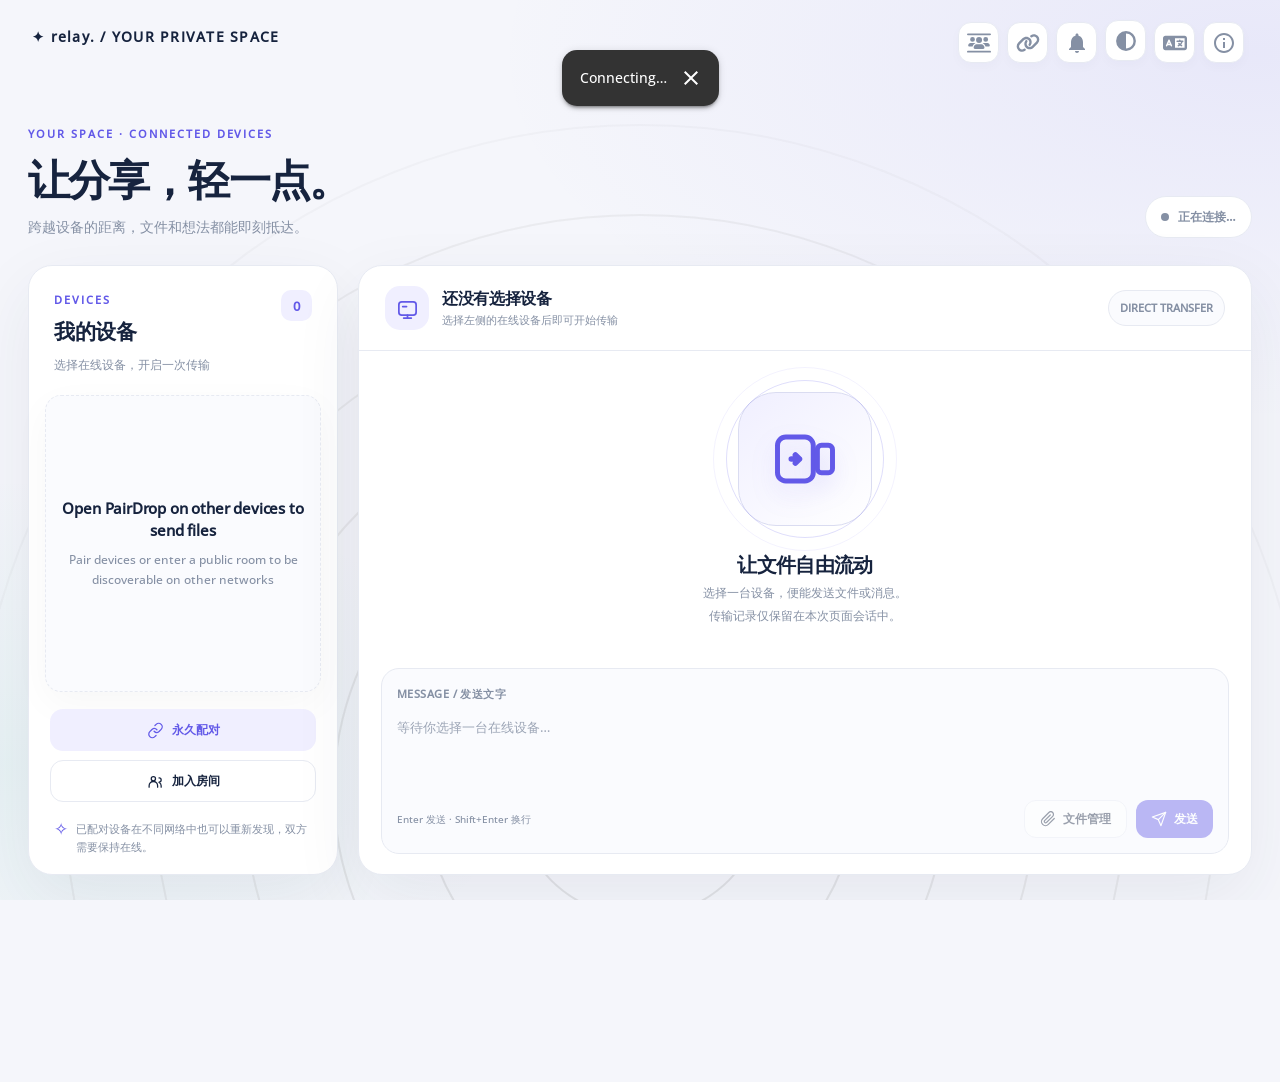
==== commit 699f3d3c: "deploy(v2): compact hover copy, mobile document picker and reconnect-safe attachment drafts" ====
--- a/v2/index.html
+++ b/v2/index.html
@@ -174,14 +174,21 @@
                         <div class="workspace-compose-actions">
                             <span class="workspace-compose-hint">Enter 发送 · Shift+Enter 换行</span>
                             <div class="workspace-compose-buttons">
-                                <input id="workspace-file-input" type="file" multiple hidden aria-label="选择发送的文件">
+                                <input id="workspace-file-input" type="file" multiple hidden aria-label="选择任意文件">
+                                <input id="workspace-image-input" type="file" accept="image/*" multiple hidden aria-label="从相册选择图片">
+                                <button id="workspace-image-button" class="workspace-send secondary workspace-image-button" type="button" disabled>相册</button>
                                 <button id="workspace-file-button" class="workspace-send secondary" type="button" disabled>
-                                    <svg viewBox="0 0 24 24" fill="none" stroke="currentColor" stroke-width="1.8" stroke-linecap="round" stroke-linejoin="round" aria-hidden="true"><path d="m21.4 11.2-8.9 8.9a6 6 0 0 1-8.5-8.5l9.3-9.3a4 4 0 0 1 5.7 5.7l-9.3 9.3a2 2 0 0 1-2.8-2.8L15.4 6"/></svg> 文件
+                                    <svg viewBox="0 0 24 24" fill="none" stroke="currentColor" stroke-width="1.8" stroke-linecap="round" stroke-linejoin="round" aria-hidden="true"><path d="m21.4 11.2-8.9 8.9a6 6 0 0 1-8.5-8.5l9.3-9.3a4 4 0 0 1 5.7 5.7l-9.3 9.3a2 2 0 0 1-2.8-2.8L15.4 6"/></svg> 文件管理
                                 </button>
                                 <button id="workspace-send-button" class="workspace-send" type="button" disabled>
                                     <svg viewBox="0 0 24 24" fill="none" stroke="currentColor" stroke-width="1.8" stroke-linecap="round" stroke-linejoin="round" aria-hidden="true"><path d="m22 2-7 20-4-9-9-4Z"/><path d="M22 2 11 13"/></svg> 发送
                                 </button>
                             </div>
+                        </div>
+                        <div class="workspace-attachment-feedback" id="workspace-attachment-feedback" hidden>
+                            <span id="workspace-attachment-status" role="status"></span>
+                            <button id="workspace-attachment-retry" class="workspace-attachment-retry" type="button" hidden>发送所选文件</button>
+                            <button id="workspace-attachment-clear" class="workspace-attachment-clear" type="button" hidden aria-label="清除待发送文件">×</button>
                         </div>
                     </div>
                 </section>
--- a/v2/styles/personal-workspace.css
+++ b/v2/styles/personal-workspace.css
@@ -252,6 +252,37 @@
     scrollbar-width: thin;
     box-sizing: border-box;
 }
+/*
+ * Another PairDrop tab in the same browser is not a separate device.
+ * Keep upstream peer nodes intact so signaling and cleanup still work.
+ */
+.workspace-devices x-peer.type-same-browser {
+    display: none !important;
+}
+.workspace-devices.workspace-empty-visible x-peers + x-no-peers {
+    display: flex !important;
+}
+
+.workspace-devices x-peer.workspace-unread {
+    position: relative;
+}
+.workspace-devices x-peer.workspace-unread::after {
+    content: attr(data-unread-count);
+    position: absolute;
+    top: 7px;
+    right: 7px;
+    display: grid;
+    place-items: center;
+    min-width: 21px;
+    height: 21px;
+    border-radius: 11px;
+    background: var(--pw-accent);
+    color: #fff;
+    font-size: 11px;
+    font-weight: 800;
+    box-shadow: 0 4px 10px color-mix(in srgb, var(--pw-accent) 18%, transparent);
+}
+
 .workspace-devices x-peer {
     display: flex;
     flex: 0 0 auto;
@@ -540,6 +571,7 @@
     max-height: 290px;
 }
 .workspace-activity-item {
+    position: relative;
     max-width: min(85%, 400px);
     display: flex;
     flex-direction: column;
@@ -568,6 +600,52 @@
 .workspace-activity-meta {
     color: var(--pw-muted);
     font-size: 10px;
+}
+/*
+ * Copy is an overlay, not part of the chat bubble's height.
+ * Desktop: show on hover/focus; touch: keep a small discoverable control.
+ */
+.workspace-copy-button {
+    position: absolute;
+    top: 7px;
+    right: -37px;
+    width: 32px;
+    height: 28px;
+    padding: 0;
+    border: 1px solid var(--pw-line);
+    border-radius: 9px;
+    background: var(--pw-surface);
+    color: var(--pw-muted);
+    font: inherit;
+    font-size: 10px;
+    cursor: pointer;
+    box-shadow: 0 3px 10px rgba(0, 0, 0, .04);
+}
+.workspace-activity-item.outgoing .workspace-copy-button {
+    left: -37px;
+    right: auto;
+}
+.workspace-copy-button:hover {
+    background: var(--pw-accent-soft);
+    color: var(--pw-accent);
+}
+.workspace-copy-button:focus-visible {
+    outline: 2px solid var(--pw-accent);
+    outline-offset: 2px;
+}
+@media (hover: hover) and (pointer: fine) {
+    .workspace-copy-button {
+        opacity: 0;
+        visibility: hidden;
+        transform: translateY(3px);
+        transition: opacity 120ms, transform 120ms, visibility 120ms;
+    }
+    .workspace-activity-item:hover .workspace-copy-button,
+    .workspace-activity-item:focus-within .workspace-copy-button {
+        opacity: 1;
+        visibility: visible;
+        transform: translateY(0);
+    }
 }
 .workspace-compose {
     display: flex;
@@ -643,6 +721,45 @@
     opacity: .42;
 }
 .workspace-send svg { width: 16px; height: 16px; }
+.workspace-image-button { display: none; }
+.workspace-attachment-feedback {
+    display: flex;
+    flex-wrap: wrap;
+    gap: 8px;
+    align-items: center;
+    margin-top: 3px;
+    padding: 9px 11px;
+    border: 1px solid color-mix(in srgb, var(--pw-accent) 26%, var(--pw-line));
+    background: var(--pw-accent-soft);
+    border-radius: 11px;
+    color: var(--pw-ink);
+    font-size: 11px;
+}
+.workspace-attachment-feedback[hidden] { display: none; }
+.workspace-attachment-feedback > span { flex: 1 1 140px; }
+.workspace-attachment-retry {
+    padding: 5px 9px;
+    border: 0;
+    border-radius: 8px;
+    background: var(--pw-accent);
+    color: #fff;
+    font: inherit;
+    font-size: 11px;
+    font-weight: 700;
+    cursor: pointer;
+}
+.workspace-attachment-clear {
+    padding: 1px 7px;
+    border: none;
+    border-radius: 7px;
+    background: transparent;
+    color: var(--pw-muted);
+    font: inherit;
+    font-size: 18px;
+    cursor: pointer;
+}
+.workspace-attachment-retry:hover, .workspace-attachment-clear:hover { filter: brightness(.95); }
+
 
 /* 4. Existing dialogs and ancillary UI */
 .personal-workspace .shr-panel {
@@ -705,6 +822,11 @@
 
 /* 5. Responsive behavior */
 @media (max-width: 780px) {
+    .workspace-image-button { display: inline-flex; }
+    .workspace-compose-buttons { gap: 6px; }
+    .workspace-send { min-height: 38px; padding: 0 11px; font-size: 11px; }
+    .workspace-file-button { white-space: nowrap; }
+
     body > header {
         width: calc(100% - 32px);
         height: 66px !important;
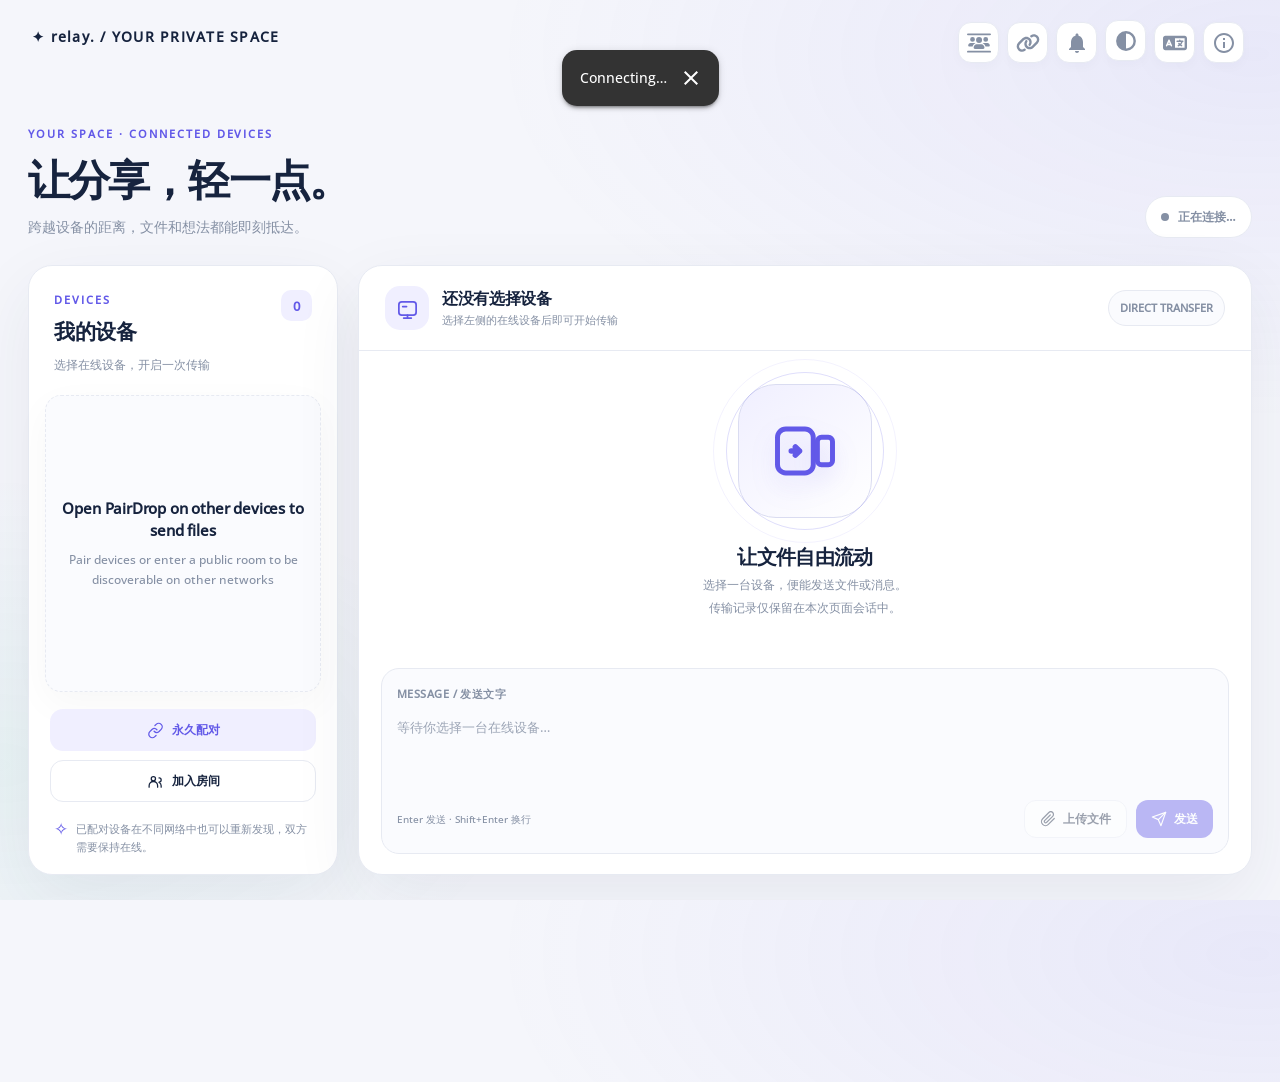
==== commit 77231dd5: "deploy(v2): unified upload chooser and session-only repeat downloads" ====
--- a/v2/index.html
+++ b/v2/index.html
@@ -174,11 +174,12 @@
                         <div class="workspace-compose-actions">
                             <span class="workspace-compose-hint">Enter 发送 · Shift+Enter 换行</span>
                             <div class="workspace-compose-buttons">
-                                <input id="workspace-file-input" type="file" multiple hidden aria-label="选择任意文件">
-                                <input id="workspace-image-input" type="file" accept="image/*" multiple hidden aria-label="从相册选择图片">
-                                <button id="workspace-image-button" class="workspace-send secondary workspace-image-button" type="button" disabled>相册</button>
-                                <button id="workspace-file-button" class="workspace-send secondary" type="button" disabled>
-                                    <svg viewBox="0 0 24 24" fill="none" stroke="currentColor" stroke-width="1.8" stroke-linecap="round" stroke-linejoin="round" aria-hidden="true"><path d="m21.4 11.2-8.9 8.9a6 6 0 0 1-8.5-8.5l9.3-9.3a4 4 0 0 1 5.7 5.7l-9.3 9.3a2 2 0 0 1-2.8-2.8L15.4 6"/></svg> 文件管理
+                                <input id="workspace-file-input" type="file" accept="*/*" multiple hidden aria-label="选择文件">
+                                <input id="workspace-image-input" type="file" accept="image/*,video/*" multiple hidden aria-label="选择照片或视频">
+                                <input id="workspace-camera-input" type="file" accept="image/*" capture="environment" hidden aria-label="拍摄照片">
+                                <input id="workspace-video-input" type="file" accept="video/*" capture="environment" hidden aria-label="拍摄视频">
+                                <button id="workspace-file-button" class="workspace-send secondary" type="button" aria-haspopup="dialog" aria-controls="workspace-picker" disabled>
+                                    <svg viewBox="0 0 24 24" fill="none" stroke="currentColor" stroke-width="1.8" stroke-linecap="round" stroke-linejoin="round" aria-hidden="true"><path d="m21.4 11.2-8.9 8.9a6 6 0 0 1-8.5-8.5l9.3-9.3a4 4 0 0 1 5.7 5.7l-9.3 9.3a2 2 0 0 1-2.8-2.8L15.4 6"/></svg> 上传文件
                                 </button>
                                 <button id="workspace-send-button" class="workspace-send" type="button" disabled>
                                     <svg viewBox="0 0 24 24" fill="none" stroke="currentColor" stroke-width="1.8" stroke-linecap="round" stroke-linejoin="round" aria-hidden="true"><path d="m22 2-7 20-4-9-9-4Z"/><path d="M22 2 11 13"/></svg> 发送
@@ -193,6 +194,28 @@
                     </div>
                 </section>
             </div>
+        <!-- Custom chooser: Android's native action sheet cannot be extended by websites. -->
+        <div id="workspace-picker" class="workspace-picker" role="dialog" aria-modal="true" aria-labelledby="workspace-picker-title" hidden>
+            <button id="workspace-picker-backdrop" class="workspace-picker-backdrop" type="button" tabindex="-1" aria-label="关闭上传选择"></button>
+            <div class="workspace-picker-panel">
+                <div class="workspace-picker-handle" aria-hidden="true"></div>
+                <div class="workspace-picker-heading">
+                    <div>
+                        <div class="workspace-eyebrow">SEND A FILE</div>
+                        <h2 id="workspace-picker-title">选择上传方式</h2>
+                        <p>从设备中选择内容，发送给当前联系人</p>
+                    </div>
+                    <button id="workspace-picker-close" class="workspace-picker-close" type="button" aria-label="关闭">×</button>
+                </div>
+                <div class="workspace-picker-grid">
+                    <button type="button" data-workspace-pick="camera"><span class="workspace-picker-symbol" aria-hidden="true">📷</span>拍照</button>
+                    <button type="button" data-workspace-pick="video"><span class="workspace-picker-symbol" aria-hidden="true">🎥</span>拍视频</button>
+                    <button type="button" data-workspace-pick="gallery"><span class="workspace-picker-symbol" aria-hidden="true">▧</span>照片和视频</button>
+                    <button type="button" data-workspace-pick="files"><span class="workspace-picker-symbol" aria-hidden="true">▤</span>选择文件</button>
+                </div>
+                <button id="workspace-picker-cancel" class="workspace-picker-cancel" type="button">取消</button>
+            </div>
+        </div>
         <div class="shr-panel panel column" hidden>
             <div class="row">
                 <div class="thumb center">
--- a/v2/styles/personal-workspace.css
+++ b/v2/styles/personal-workspace.css
@@ -565,6 +565,7 @@
 .workspace-activity-list {
     display: flex;
     flex-direction: column;
+    padding-top: 16px;
     gap: 13px;
     width: 100%;
     overflow: auto;
@@ -605,7 +606,8 @@
  * Copy is an overlay, not part of the chat bubble's height.
  * Desktop: show on hover/focus; touch: keep a small discoverable control.
  */
-.workspace-copy-button {
+.workspace-copy-button,
+.workspace-download-button {
     position: absolute;
     top: 7px;
     right: -37px;
@@ -621,27 +623,33 @@
     cursor: pointer;
     box-shadow: 0 3px 10px rgba(0, 0, 0, .04);
 }
-.workspace-activity-item.outgoing .workspace-copy-button {
+.workspace-activity-item.outgoing .workspace-copy-button,
+.workspace-activity-item.outgoing .workspace-download-button {
     left: -37px;
     right: auto;
 }
-.workspace-copy-button:hover {
+.workspace-copy-button:hover,
+.workspace-download-button:hover {
     background: var(--pw-accent-soft);
     color: var(--pw-accent);
 }
-.workspace-copy-button:focus-visible {
+.workspace-copy-button:focus-visible,
+.workspace-download-button:focus-visible {
     outline: 2px solid var(--pw-accent);
     outline-offset: 2px;
 }
 @media (hover: hover) and (pointer: fine) {
-    .workspace-copy-button {
+    .workspace-copy-button,
+    .workspace-download-button {
         opacity: 0;
         visibility: hidden;
         transform: translateY(3px);
         transition: opacity 120ms, transform 120ms, visibility 120ms;
     }
     .workspace-activity-item:hover .workspace-copy-button,
-    .workspace-activity-item:focus-within .workspace-copy-button {
+    .workspace-activity-item:hover .workspace-download-button,
+    .workspace-activity-item:focus-within .workspace-copy-button,
+    .workspace-activity-item:focus-within .workspace-download-button {
         opacity: 1;
         visibility: visible;
         transform: translateY(0);
@@ -721,7 +729,7 @@
     opacity: .42;
 }
 .workspace-send svg { width: 16px; height: 16px; }
-.workspace-image-button { display: none; }
+
 .workspace-attachment-feedback {
     display: flex;
     flex-wrap: wrap;
@@ -761,6 +769,151 @@
 .workspace-attachment-retry:hover, .workspace-attachment-clear:hover { filter: brightness(.95); }
 
 
+
+/* App-owned chooser. Native ColorOS action sheets are not editable from JS. */
+.workspace-picker[hidden] { display: none !important; }
+.workspace-picker {
+    position: fixed;
+    inset: 0;
+    z-index: 140;
+    display: flex;
+    align-items: flex-end;
+    justify-content: center;
+}
+.workspace-picker-backdrop {
+    position: absolute;
+    inset: 0;
+    border: 0;
+    background: rgba(10, 16, 32, .5);
+    backdrop-filter: blur(5px);
+    -webkit-backdrop-filter: blur(5px);
+    cursor: default;
+}
+.workspace-picker-panel {
+    position: relative;
+    z-index: 1;
+    width: min(460px, calc(100vw - 24px));
+    padding: 22px 24px max(20px, env(safe-area-inset-bottom));
+    margin-bottom: 16px;
+    box-sizing: border-box;
+    border-radius: 26px;
+    border: 1px solid var(--pw-line);
+    box-shadow: 0 22px 60px rgba(4, 9, 25, .22);
+    color: var(--pw-ink);
+    background: var(--pw-surface);
+}
+.workspace-picker-handle {
+    width: 42px;
+    height: 4px;
+    border-radius: 5px;
+    background: var(--pw-line);
+    margin: -7px auto 20px;
+}
+.workspace-picker-heading {
+    display: flex;
+    justify-content: space-between;
+    gap: 12px;
+    align-items: flex-start;
+    margin-bottom: 18px;
+}
+.workspace-picker-heading h2 {
+    color: var(--pw-ink);
+    font-weight: 800;
+    font-size: 20px;
+    margin: 7px 0 5px;
+    line-height: 1.4;
+}
+.workspace-picker-heading p {
+    color: var(--pw-muted);
+    margin: 0;
+    font-size: 12px;
+}
+.workspace-picker-close {
+    min-width: 34px;
+    height: 34px;
+    border: none;
+    border-radius: 10px;
+    color: var(--pw-muted);
+    background: var(--pw-surface-soft);
+    font-size: 25px;
+    cursor: pointer;
+}
+.workspace-picker-grid {
+    display: grid;
+    grid-template-columns: repeat(4, minmax(0, 1fr));
+    gap: 10px;
+}
+.workspace-picker-grid button {
+    min-width: 0;
+    min-height: 96px;
+    border: 1px solid var(--pw-line);
+    border-radius: 17px;
+    background: var(--pw-surface-soft);
+    color: var(--pw-ink);
+    font: inherit;
+    font-size: 12px;
+    font-weight: 700;
+    cursor: pointer;
+    display: flex;
+    flex-direction: column;
+    align-items: center;
+    justify-content: center;
+    gap: 12px;
+}
+.workspace-picker-grid button:hover,
+.workspace-picker-grid button:focus-visible {
+    border-color: var(--pw-accent);
+    background: var(--pw-accent-soft);
+    outline: none;
+}
+.workspace-picker-symbol {
+    width: 43px;
+    height: 43px;
+    display: grid;
+    place-items: center;
+    border-radius: 14px;
+    background: var(--pw-accent-soft);
+    color: var(--pw-accent);
+    font-size: 25px;
+}
+.workspace-picker-cancel {
+    width: 100%;
+    margin-top: 16px;
+    padding: 12px;
+    border: 1px solid var(--pw-line);
+    border-radius: 14px;
+    color: var(--pw-muted);
+    background: var(--pw-surface-soft);
+    font: inherit;
+    font-size: 13px;
+    cursor: pointer;
+}
+@media (max-width: 480px) {
+    .workspace-picker-panel {
+        width: 100%;
+        margin: 0;
+        border-radius: 25px 25px 0 0;
+        padding: 22px 16px max(23px, env(safe-area-inset-bottom));
+    }
+    .workspace-picker-grid { gap: 8px; }
+    .workspace-picker-grid button { min-height: 90px; font-size: 11px; }
+    .workspace-picker-symbol { width: 39px; height: 39px; }
+}
+@media (hover: none) and (pointer: coarse) {
+    .workspace-copy-button,
+    .workspace-download-button {
+        top: -13px;
+        right: -3px;
+        width: 32px;
+        height: 30px;
+    }
+    .workspace-activity-item.outgoing .workspace-copy-button {
+        top: -13px;
+        left: -3px;
+        right: auto;
+    }
+}
+
 /* 4. Existing dialogs and ancillary UI */
 .personal-workspace .shr-panel {
     align-self: flex-start;
@@ -822,7 +975,6 @@
 
 /* 5. Responsive behavior */
 @media (max-width: 780px) {
-    .workspace-image-button { display: inline-flex; }
     .workspace-compose-buttons { gap: 6px; }
     .workspace-send { min-height: 38px; padding: 0 11px; font-size: 11px; }
     .workspace-file-button { white-space: nowrap; }
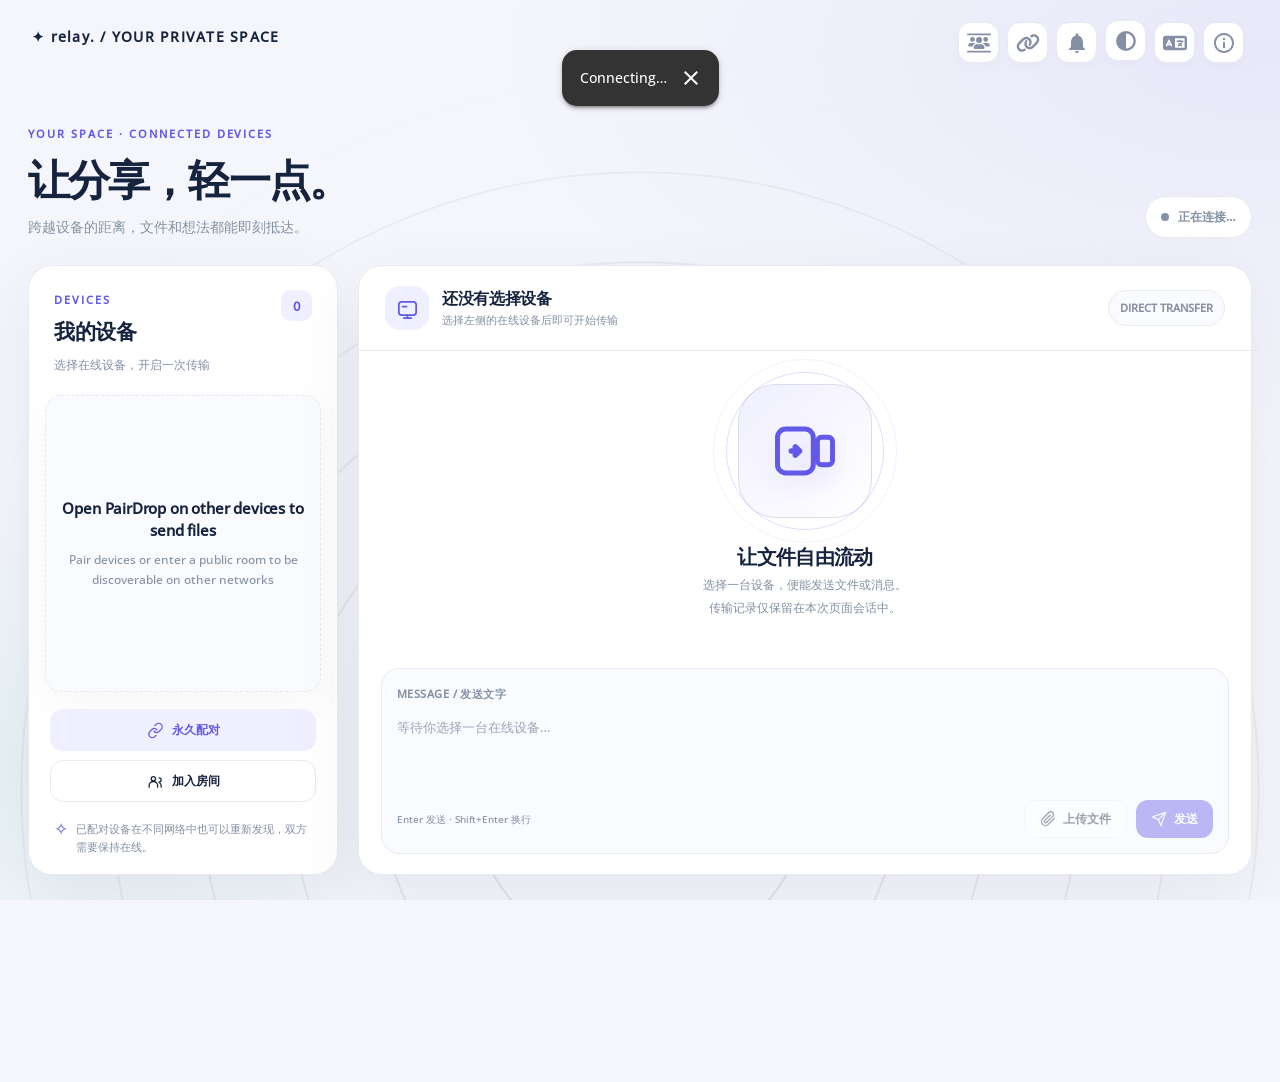
==== commit 24e3ff6d: "deploy(v2): restore direct native mobile file picker, preserve chat features" ====
--- a/v2/index.html
+++ b/v2/index.html
@@ -174,11 +174,8 @@
                         <div class="workspace-compose-actions">
                             <span class="workspace-compose-hint">Enter 发送 · Shift+Enter 换行</span>
                             <div class="workspace-compose-buttons">
-                                <input id="workspace-file-input" type="file" accept="*/*" multiple hidden aria-label="选择文件">
-                                <input id="workspace-image-input" type="file" accept="image/*,video/*" multiple hidden aria-label="选择照片或视频">
-                                <input id="workspace-camera-input" type="file" accept="image/*" capture="environment" hidden aria-label="拍摄照片">
-                                <input id="workspace-video-input" type="file" accept="video/*" capture="environment" hidden aria-label="拍摄视频">
-                                <button id="workspace-file-button" class="workspace-send secondary" type="button" aria-haspopup="dialog" aria-controls="workspace-picker" disabled>
+                                <input id="workspace-file-input" type="file" multiple hidden aria-label="选择上传文件">
+                                <button id="workspace-file-button" class="workspace-send secondary" type="button" disabled>
                                     <svg viewBox="0 0 24 24" fill="none" stroke="currentColor" stroke-width="1.8" stroke-linecap="round" stroke-linejoin="round" aria-hidden="true"><path d="m21.4 11.2-8.9 8.9a6 6 0 0 1-8.5-8.5l9.3-9.3a4 4 0 0 1 5.7 5.7l-9.3 9.3a2 2 0 0 1-2.8-2.8L15.4 6"/></svg> 上传文件
                                 </button>
                                 <button id="workspace-send-button" class="workspace-send" type="button" disabled>
@@ -194,28 +191,6 @@
                     </div>
                 </section>
             </div>
-        <!-- Custom chooser: Android's native action sheet cannot be extended by websites. -->
-        <div id="workspace-picker" class="workspace-picker" role="dialog" aria-modal="true" aria-labelledby="workspace-picker-title" hidden>
-            <button id="workspace-picker-backdrop" class="workspace-picker-backdrop" type="button" tabindex="-1" aria-label="关闭上传选择"></button>
-            <div class="workspace-picker-panel">
-                <div class="workspace-picker-handle" aria-hidden="true"></div>
-                <div class="workspace-picker-heading">
-                    <div>
-                        <div class="workspace-eyebrow">SEND A FILE</div>
-                        <h2 id="workspace-picker-title">选择上传方式</h2>
-                        <p>从设备中选择内容，发送给当前联系人</p>
-                    </div>
-                    <button id="workspace-picker-close" class="workspace-picker-close" type="button" aria-label="关闭">×</button>
-                </div>
-                <div class="workspace-picker-grid">
-                    <button type="button" data-workspace-pick="camera"><span class="workspace-picker-symbol" aria-hidden="true">📷</span>拍照</button>
-                    <button type="button" data-workspace-pick="video"><span class="workspace-picker-symbol" aria-hidden="true">🎥</span>拍视频</button>
-                    <button type="button" data-workspace-pick="gallery"><span class="workspace-picker-symbol" aria-hidden="true">▧</span>照片和视频</button>
-                    <button type="button" data-workspace-pick="files"><span class="workspace-picker-symbol" aria-hidden="true">▤</span>选择文件</button>
-                </div>
-                <button id="workspace-picker-cancel" class="workspace-picker-cancel" type="button">取消</button>
-            </div>
-        </div>
         <div class="shr-panel panel column" hidden>
             <div class="row">
                 <div class="thumb center">
--- a/v2/styles/personal-workspace.css
+++ b/v2/styles/personal-workspace.css
@@ -770,135 +770,6 @@
 
 
 
-/* App-owned chooser. Native ColorOS action sheets are not editable from JS. */
-.workspace-picker[hidden] { display: none !important; }
-.workspace-picker {
-    position: fixed;
-    inset: 0;
-    z-index: 140;
-    display: flex;
-    align-items: flex-end;
-    justify-content: center;
-}
-.workspace-picker-backdrop {
-    position: absolute;
-    inset: 0;
-    border: 0;
-    background: rgba(10, 16, 32, .5);
-    backdrop-filter: blur(5px);
-    -webkit-backdrop-filter: blur(5px);
-    cursor: default;
-}
-.workspace-picker-panel {
-    position: relative;
-    z-index: 1;
-    width: min(460px, calc(100vw - 24px));
-    padding: 22px 24px max(20px, env(safe-area-inset-bottom));
-    margin-bottom: 16px;
-    box-sizing: border-box;
-    border-radius: 26px;
-    border: 1px solid var(--pw-line);
-    box-shadow: 0 22px 60px rgba(4, 9, 25, .22);
-    color: var(--pw-ink);
-    background: var(--pw-surface);
-}
-.workspace-picker-handle {
-    width: 42px;
-    height: 4px;
-    border-radius: 5px;
-    background: var(--pw-line);
-    margin: -7px auto 20px;
-}
-.workspace-picker-heading {
-    display: flex;
-    justify-content: space-between;
-    gap: 12px;
-    align-items: flex-start;
-    margin-bottom: 18px;
-}
-.workspace-picker-heading h2 {
-    color: var(--pw-ink);
-    font-weight: 800;
-    font-size: 20px;
-    margin: 7px 0 5px;
-    line-height: 1.4;
-}
-.workspace-picker-heading p {
-    color: var(--pw-muted);
-    margin: 0;
-    font-size: 12px;
-}
-.workspace-picker-close {
-    min-width: 34px;
-    height: 34px;
-    border: none;
-    border-radius: 10px;
-    color: var(--pw-muted);
-    background: var(--pw-surface-soft);
-    font-size: 25px;
-    cursor: pointer;
-}
-.workspace-picker-grid {
-    display: grid;
-    grid-template-columns: repeat(4, minmax(0, 1fr));
-    gap: 10px;
-}
-.workspace-picker-grid button {
-    min-width: 0;
-    min-height: 96px;
-    border: 1px solid var(--pw-line);
-    border-radius: 17px;
-    background: var(--pw-surface-soft);
-    color: var(--pw-ink);
-    font: inherit;
-    font-size: 12px;
-    font-weight: 700;
-    cursor: pointer;
-    display: flex;
-    flex-direction: column;
-    align-items: center;
-    justify-content: center;
-    gap: 12px;
-}
-.workspace-picker-grid button:hover,
-.workspace-picker-grid button:focus-visible {
-    border-color: var(--pw-accent);
-    background: var(--pw-accent-soft);
-    outline: none;
-}
-.workspace-picker-symbol {
-    width: 43px;
-    height: 43px;
-    display: grid;
-    place-items: center;
-    border-radius: 14px;
-    background: var(--pw-accent-soft);
-    color: var(--pw-accent);
-    font-size: 25px;
-}
-.workspace-picker-cancel {
-    width: 100%;
-    margin-top: 16px;
-    padding: 12px;
-    border: 1px solid var(--pw-line);
-    border-radius: 14px;
-    color: var(--pw-muted);
-    background: var(--pw-surface-soft);
-    font: inherit;
-    font-size: 13px;
-    cursor: pointer;
-}
-@media (max-width: 480px) {
-    .workspace-picker-panel {
-        width: 100%;
-        margin: 0;
-        border-radius: 25px 25px 0 0;
-        padding: 22px 16px max(23px, env(safe-area-inset-bottom));
-    }
-    .workspace-picker-grid { gap: 8px; }
-    .workspace-picker-grid button { min-height: 90px; font-size: 11px; }
-    .workspace-picker-symbol { width: 39px; height: 39px; }
-}
 @media (hover: none) and (pointer: coarse) {
     .workspace-copy-button,
     .workspace-download-button {
